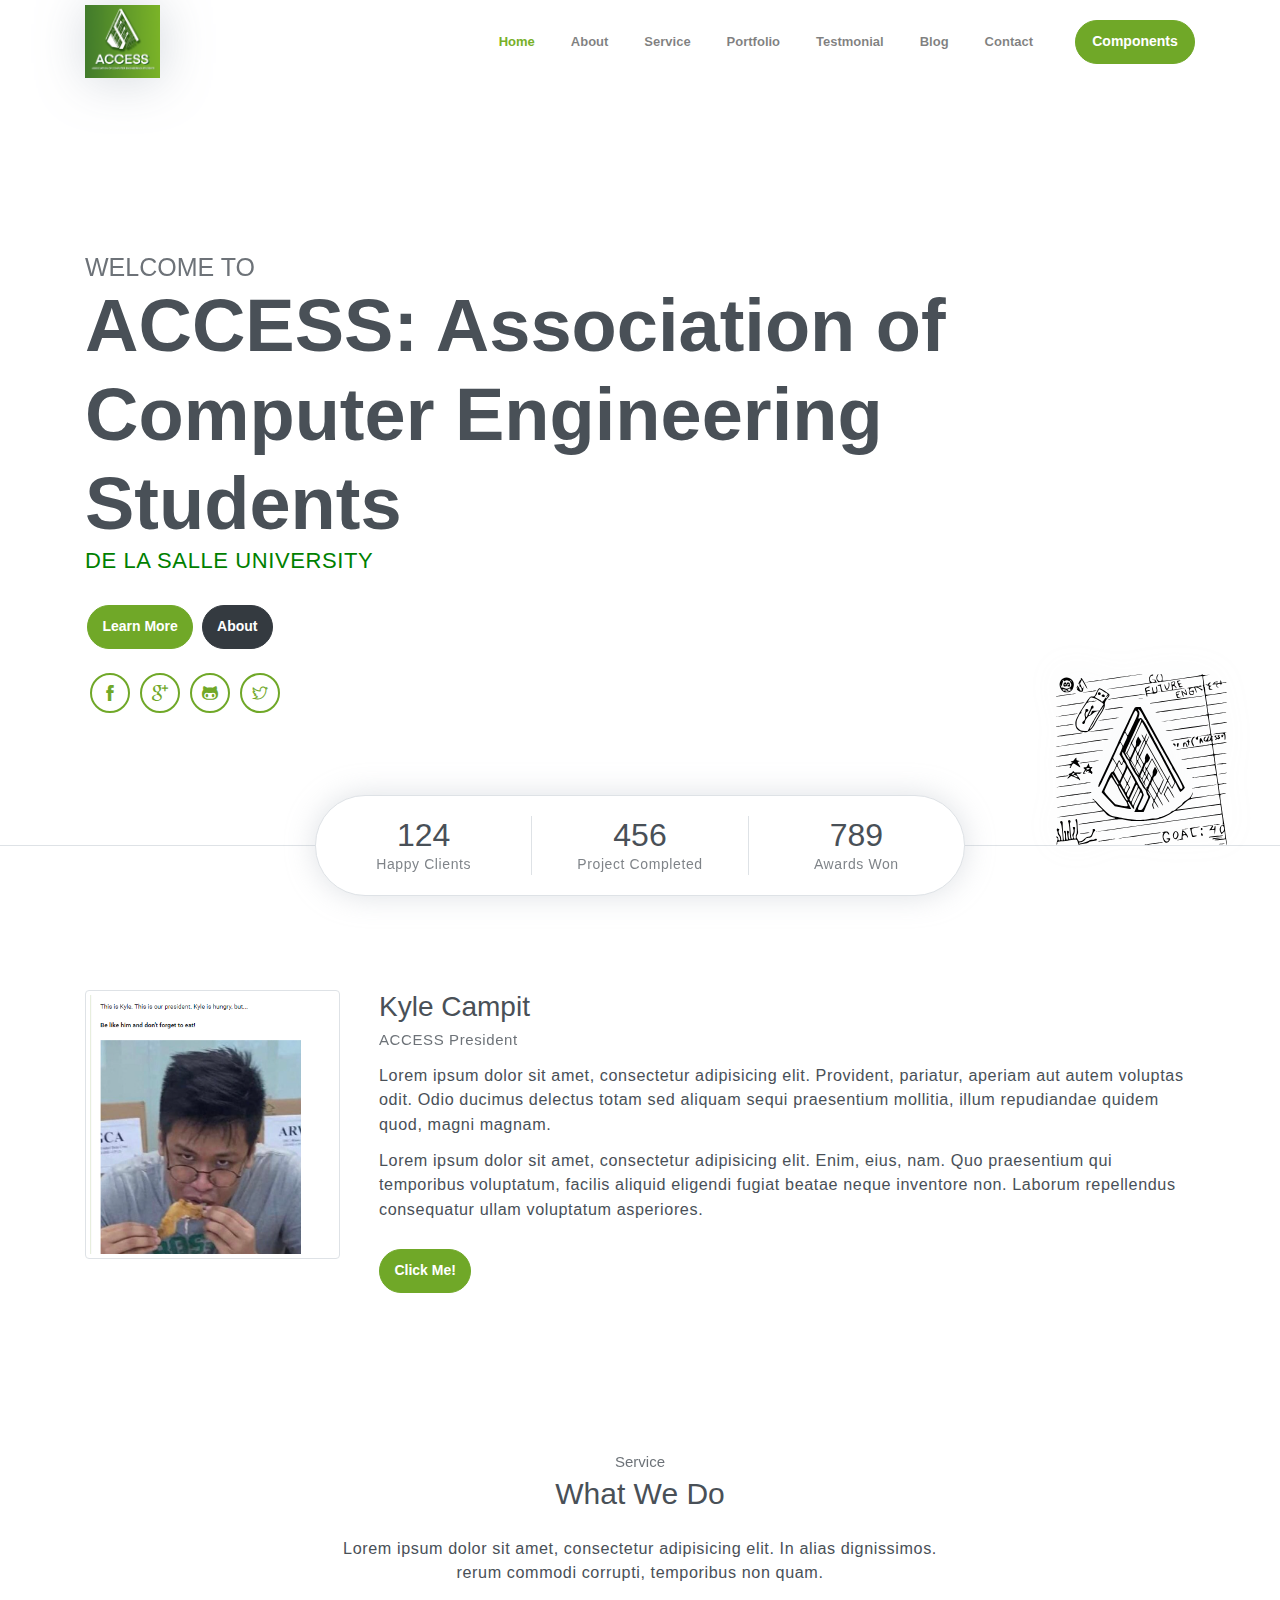
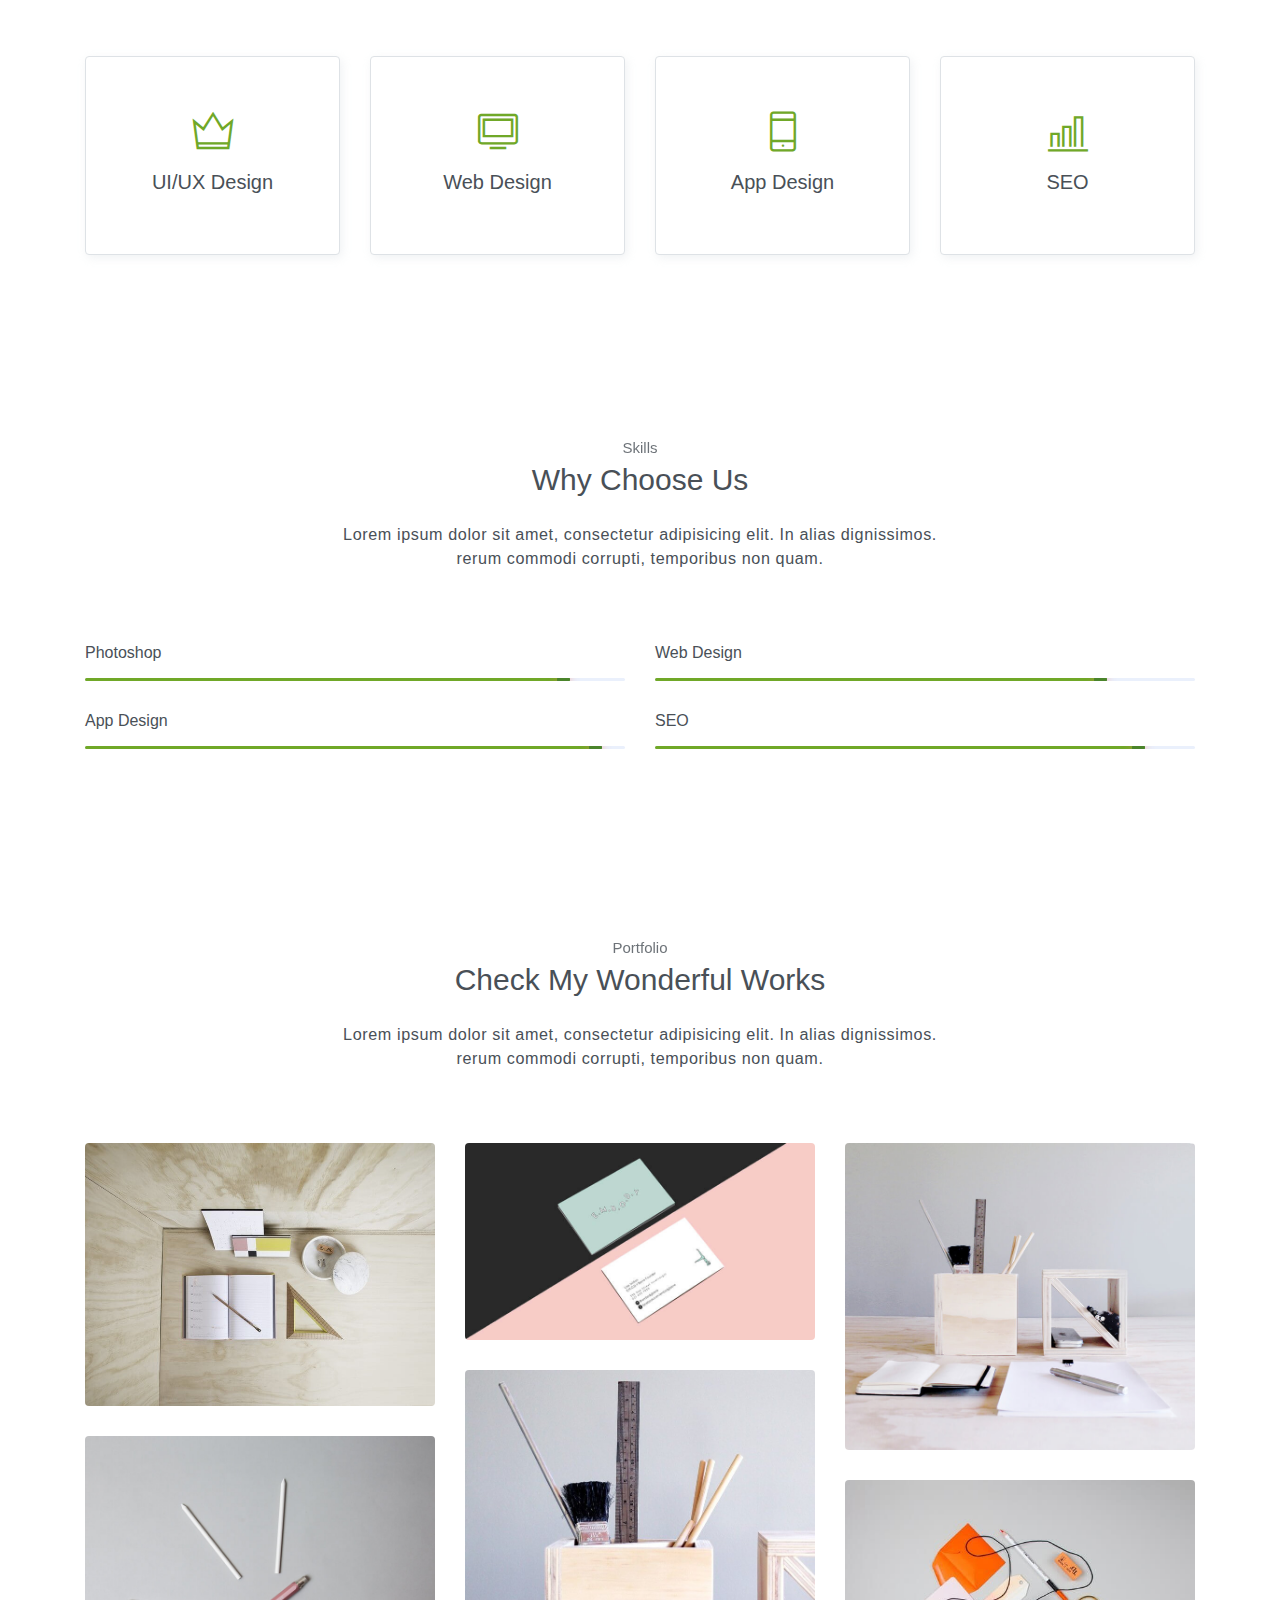
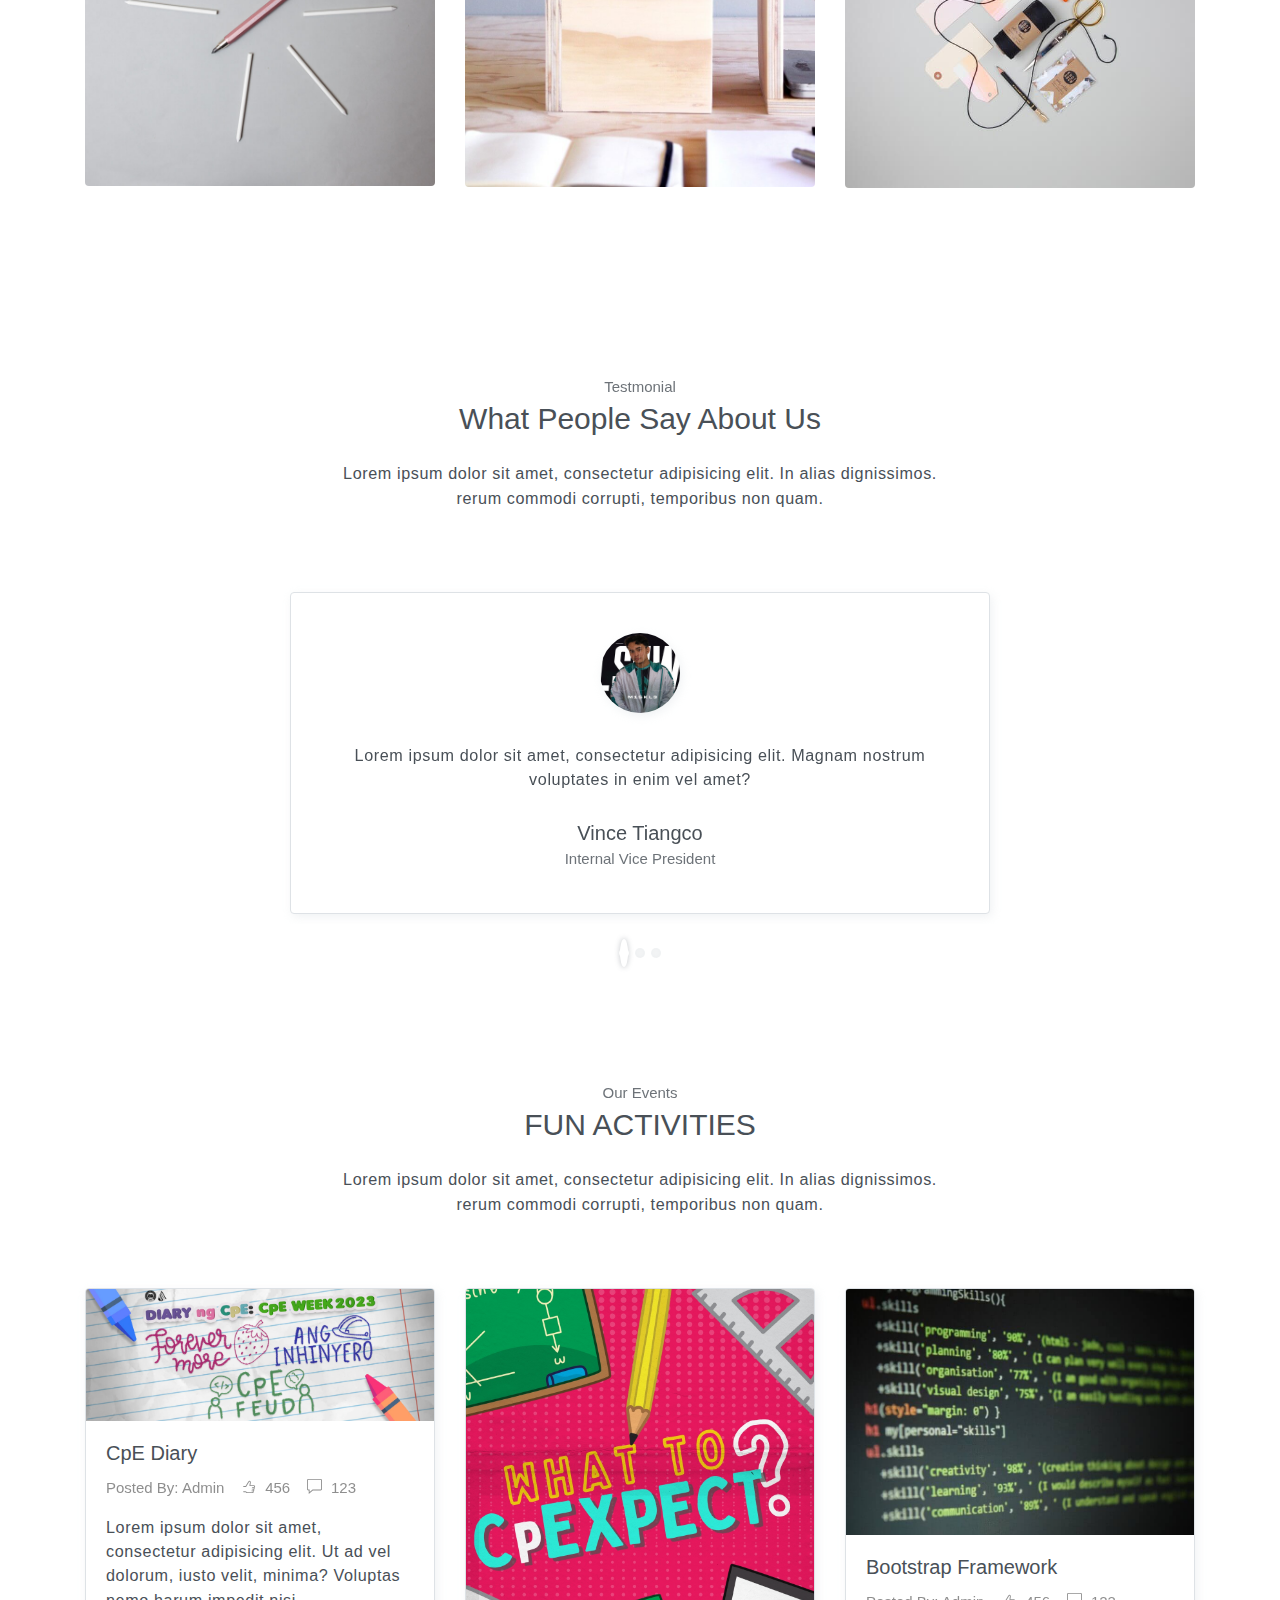
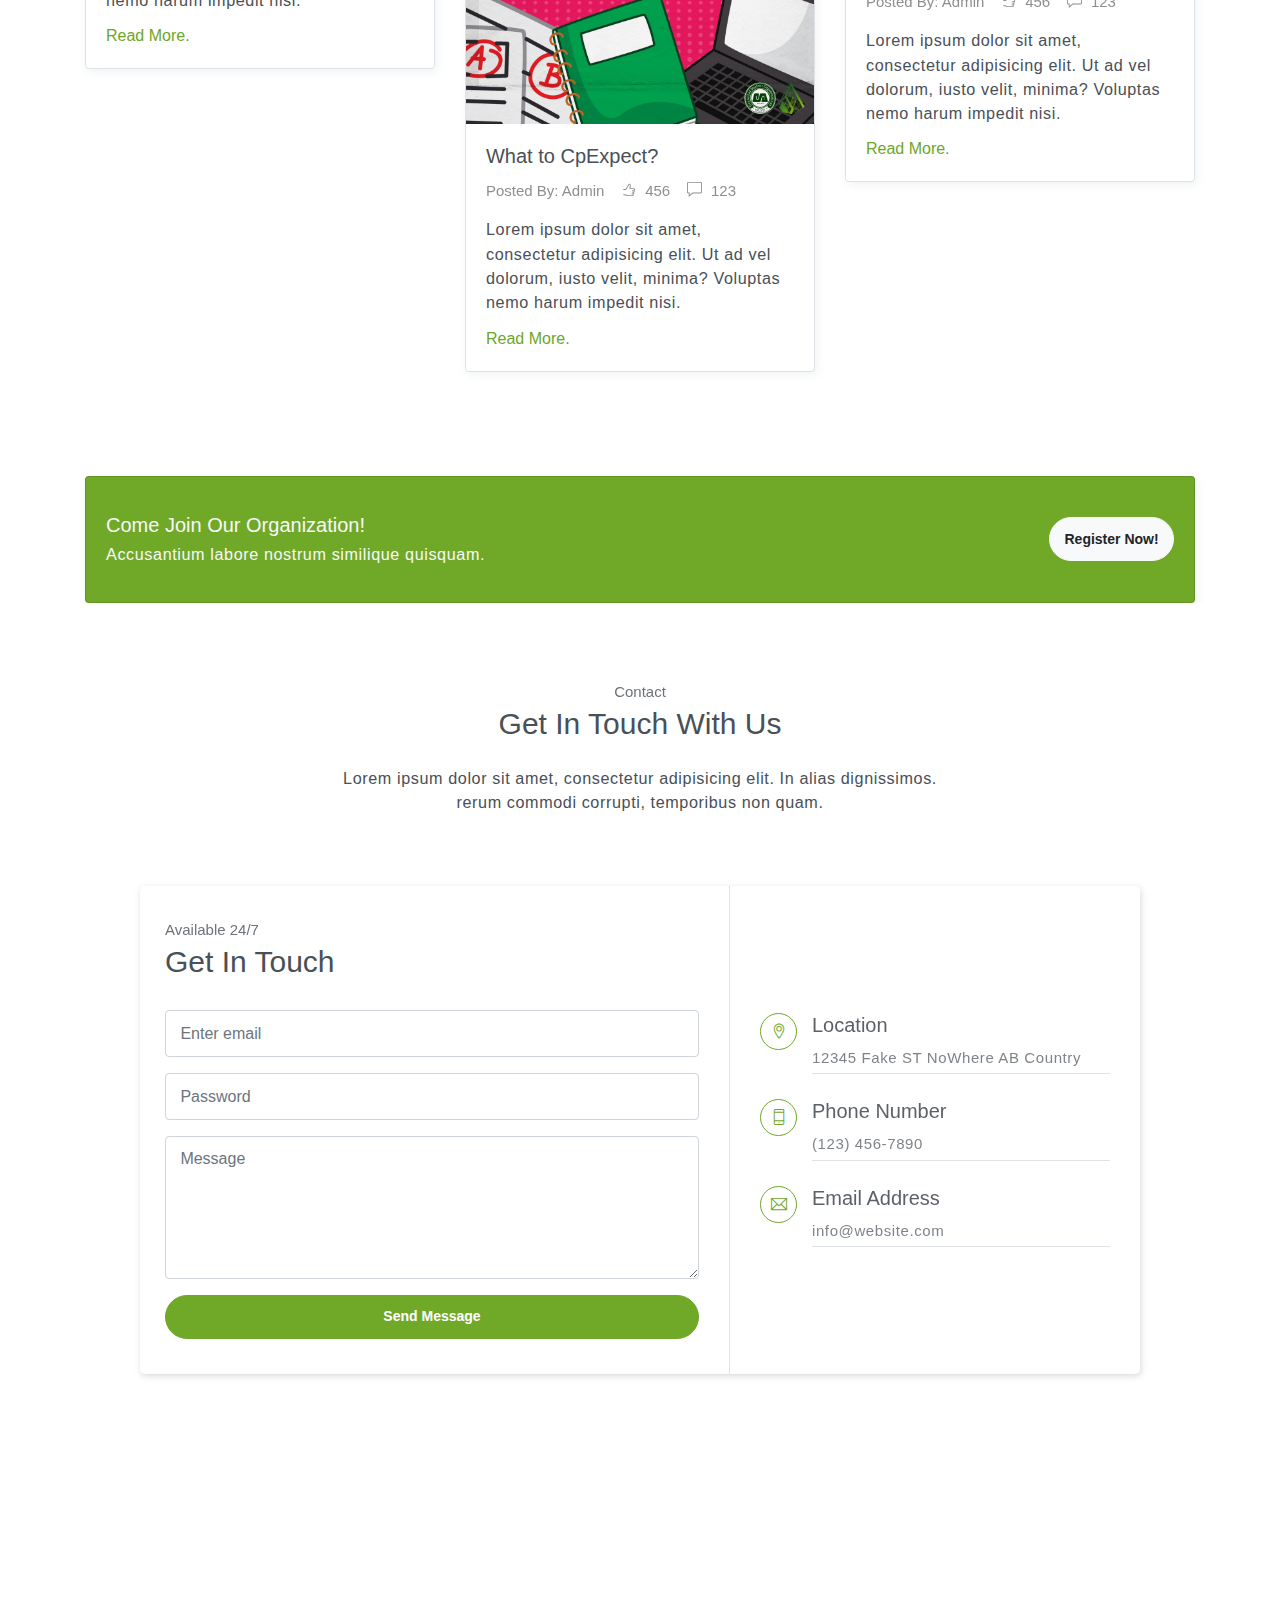
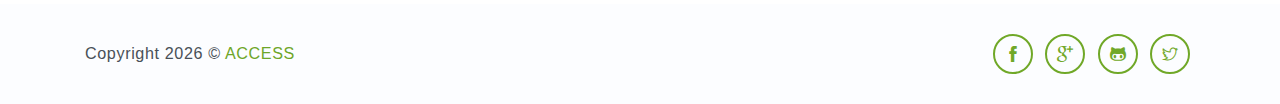
==== index.html @ c3a4ae2d "Developed a website-template" ====
<!DOCTYPE html>
<html lang="en">
<head>
	<meta charset="utf-8">
    <meta name="viewport" content="width=device-width, initial-scale=1, shrink-to-fit=no">
    <meta name="description" content="Start your development with Steller landing page.">
    <meta name="author" content="Devcrud">
    <title>ACCESS Website</title>
    <!-- font icons -->
    <link rel="stylesheet" href="./assets/vendors/themify-icons/css/themify-icons.css">
    <!-- Bootstrap + Steller main styles -->
	<link rel="stylesheet" href="./assets/css/steller.css">
</head>
<body data-spy="scroll" data-target=".navbar" data-offset="40" id="home">

    <!-- Page navigation -->
    <nav class="navbar navbar-expand-lg navbar-light fixed-top" data-spy="affix" data-offset-top="0">
        <div class="container">
            <a class="navbar-brand" href="#"><img src="./assets/imgs/logo.png" alt=""></a>
            <button class="navbar-toggler" type="button" data-toggle="collapse" data-target="#navbarSupportedContent" aria-controls="navbarSupportedContent" aria-expanded="false" aria-label="Toggle navigation">
                <span class="navbar-toggler-icon"></span>
            </button>

            <div class="collapse navbar-collapse" id="navbarSupportedContent">
                <ul class="navbar-nav ml-auto align-items-center">
                    <li class="nav-item">
                        <a class="nav-link" href="#home">Home</a>
                    </li>
                    <li class="nav-item">
                        <a class="nav-link" href="#about">About</a>
                    </li>
                    <li class="nav-item">
                        <a class="nav-link" href="#service">Service</a>
                    </li>                   
                    <li class="nav-item">
                        <a class="nav-link" href="#portfolio">Portfolio</a>
                    </li>
                    <li class="nav-item">
                        <a class="nav-link" href="#testmonial">Testmonial</a>
                    </li>
                    <li class="nav-item">
                        <a class="nav-link" href="#blog">Blog</a>
                    </li>
                    <li class="nav-item">
                        <a class="nav-link" href="#contact">Contact</a>
                    </li>
                    <li class="nav-item">
                        <a class="- btn btn-primary rounded ml-4" href="components.html">Components</a>
                    </li>
                </ul>
            </div>
        </div>          
    </nav>
    <!-- End of page navibation -->

    <!-- Page Header -->
    <header class="header" id="home">
        <div class="container">
            <div class="infos">
                <h6 class="subtitle">WELCOME TO</h6>
                <h6 class="title">ACCESS: Association of Computer Engineering Students</h6>
                <p style = "color: green;">DE LA SALLE UNIVERSITY</p>

                <div class="buttons pt-3">
                    <button class="btn btn-primary rounded">Learn More</button>
                    <button class="btn btn-dark rounded">About</button>
                </div>      

                <div class="socials mt-4">
                    <a class="social-item" href="javascript:void(0)"><i class="ti-facebook"></i></a>
                    <a class="social-item" href="javascript:void(0)"><i class="ti-google"></i></a>
                    <a class="social-item" href="javascript:void(0)"><i class="ti-github"></i></a>
                    <a class="social-item" href="javascript:void(0)"><i class="ti-twitter"></i></a>
                </div>
            </div>              
            <div class="img-holder">
                <img src="./assets/imgs/man.svg" alt="">
            </div>      
        </div>  

        <!-- Header-widget -->
        <div class="widget">
            <div class="widget-item">
                <h2>124</h2>
                <p>Happy Clients</p>
            </div>
            <div class="widget-item">
                <h2>456</h2>
                <p>Project Completed</p>
            </div>
            <div class="widget-item">
                <h2>789</h2>
                <p>Awards Won</p>
            </div>
        </div>
    </header>
    <!-- End of Page Header -->
    
    <!-- About section -->
    <section id="about" class="section mt-3">
        <div class="container mt-5">
            <div class="row text-center text-md-left">
                <div class="col-md-3">
                    <img src="./assets/imgs/avatar.png" alt="" class="img-thumbnail mb-4">
                </div>
                <div class="pl-md-4 col-md-9">
                    <h6 class="title">Kyle Campit</h6>
                    <p class="subtitle">ACCESS President</p>
                    <p>Lorem ipsum dolor sit amet, consectetur adipisicing elit. Provident, pariatur, aperiam aut autem voluptas odit. Odio ducimus delectus totam sed aliquam sequi praesentium mollitia, illum repudiandae quidem quod, magni magnam.</p>
                    <p>Lorem ipsum dolor sit amet, consectetur adipisicing elit. Enim, eius, nam. Quo praesentium qui temporibus voluptatum, facilis aliquid eligendi fugiat beatae neque inventore non. Laborum repellendus consequatur ullam voluptatum asperiores.</p>
                    <button class="btn btn-primary rounded mt-3">Click Me!</button>                   
                </div>
            </div>
        </div>
    </section>

    <!-- Service section -->
    <section id="service" class="section">
        <div class="container text-center">
            <h6 class="subtitle">Service</h6>
            <h6 class="section-title mb-4">What We Do</h6>
            <p class="mb-5 pb-4">Lorem ipsum dolor sit amet, consectetur adipisicing elit. In alias dignissimos. <br> rerum commodi corrupti, temporibus non quam.</p>

            <div class="row">
                <div class="col-sm-6 col-md-3 mb-4">
                    <div class="custom-card card border">
                        <div class="card-body">
                            <i class="icon ti-crown"></i>
                            <h5>UI/UX Design</h5>
                        </div>
                    </div>
                </div>
                <div class="col-sm-6 col-md-3 mb-4">
                    <div class="custom-card card border">
                        <div class="card-body">
                            <i class="icon ti-desktop"></i>
                            <h5>Web Design</h5>
                        </div>
                    </div>
                </div>
                <div class="col-sm-6 col-md-3 mb-4">
                    <div class="custom-card card border">
                        <div class="card-body">
                            <i class="icon ti-mobile"></i>
                            <h5>App Design</h5>
                        </div>
                    </div>
                </div>
                <div class="col-sm-6 col-md-3 mb-4">
                    <div class="custom-card card border">
                        <div class="card-body">
                            <i class="icon ti-bar-chart"></i>
                            <h5>SEO</h5>
                        </div>
                    </div>
                </div>
            </div>
        </div>
    </section>
    <!-- End of Sectoin -->

    <!-- Skills section -->
    <section class="section">
        <div class="container text-center">
            <h6 class="subtitle">Skills</h6>
            <h6 class="section-title mb-4">Why Choose Us</h6>
            <p class="mb-5 pb-4">Lorem ipsum dolor sit amet, consectetur adipisicing elit. In alias dignissimos. <br> rerum commodi corrupti, temporibus non quam.</p>

            <div class="row text-left">
                <div class="col-sm-6">
                    <h6 class="mb-3">Photoshop</h6>
                    <div class="progress">
                        <div class="progress-bar bg-primary" role="progressbar" style="width: 89%;" aria-valuenow="25" aria-valuemin="0" aria-valuemax="100"><span>89%</span></div>
                    </div>
                </div>
                <div class="col-sm-6">
                    <h6 class="mb-3">Web Design</h6>
                    <div class="progress">
                        <div class="progress-bar bg-primary" role="progressbar" style="width: 83%;" aria-valuenow="25" aria-valuemin="0" aria-valuemax="100"><span>83%</span></div>
                    </div>
                </div>
                <div class="col-sm-6">
                    <h6 class="mb-3">App Design</h6>
                    <div class="progress">
                        <div class="progress-bar bg-primary" role="progressbar" style="width: 95%;" aria-valuenow="25" aria-valuemin="0" aria-valuemax="100"><span>95%</span></div>
                    </div>
                </div>
                <div class="col-sm-6">
                    <h6 class="mb-3">SEO</h6>
                    <div class="progress">
                        <div class="progress-bar bg-primary" role="progressbar" style="width: 90%;" aria-valuenow="25" aria-valuemin="0" aria-valuemax="100"><span>90%</span></div>
                    </div>
                </div>
            </div>  
        </div>
    </section>
    <!-- End of Skills sections -->

    <!-- Portfolio section -->
    <section id="portfolio" class="section">
        <div class="container text-center">
            <h6 class="subtitle">Portfolio</h6>
            <h6 class="section-title mb-4">Check My Wonderful Works</h6>
            <p class="mb-5 pb-4">Lorem ipsum dolor sit amet, consectetur adipisicing elit. In alias dignissimos. <br> rerum commodi corrupti, temporibus non quam.</p>

            <div class="row">
                <div class="col-sm-4">
                    <div class="img-wrapper">
                        <img src="./assets/imgs/folio-1.jpg" alt="">
                        <div class="overlay">
                            <div class="overlay-infos">
                                <h5>Project Title</h5>
                                <a href="javascript:void(0)"><i class="ti-zoom-in"></i></a>
                                <a href="javascript:void(0)"><i class="ti-link"></i></a>
                            </div>  
                        </div>
                    </div>
                    <div class="img-wrapper">
                        <img src="./assets/imgs/folio-2.jpg" alt="">
                        <div class="overlay">`
                            <div class="overlay-infos">
                                <h5>Project Title</h5>
                                <a href="javascript:void(0)"><i class="ti-zoom-in"></i></a>
                                <a href="javascript:void(0)"><i class="ti-link"></i></a>
                            </div>                              
                        </div>
                    </div>                  
                </div>
                <div class="col-sm-4">
                    <div class="img-wrapper">
                        <img src="./assets/imgs/folio-3.jpg" alt="">
                        <div class="overlay">
                            <div class="overlay-infos">
                                <h5>Project Title</h5>
                                <a href="javascript:void(0)"><i class="ti-zoom-in"></i></a>
                                <a href="javascript:void(0)"><i class="ti-link"></i></a>
                            </div>  
                        </div>
                    </div>
                    <div class="img-wrapper">
                        <img src="./assets/imgs/folio-4.jpg" alt="">
                        <div class="overlay">
                            <div class="overlay-infos">
                                <h5>Project Title</h5>
                                <a href="javascript:void(0)"><i class="ti-zoom-in"></i></a>
                                <a href="javascript:void(0)"><i class="ti-link"></i></a>
                            </div>                              
                        </div>
                    </div>                  
                </div>
                <div class="col-sm-4">
                    <div class="img-wrapper">
                        <img src="./assets/imgs/folio-5.jpg" alt="">
                        <div class="overlay">
                            <div class="overlay-infos">
                                <h5>Project Title</h5>
                                <a href="javascript:void(0)"><i class="ti-zoom-in"></i></a>
                                <a href="javascript:void(0)"><i class="ti-link"></i></a>
                            </div>  
                        </div>
                    </div>
                    <div class="img-wrapper">
                        <img src="./assets/imgs/folio-6.jpg" alt="">
                        <div class="overlay">
                            <div class="overlay-infos">
                                <h5>Project Title</h5>
                                <a href="javascript:void(0)"><i class="ti-zoom-in"></i></a>
                                <a href="javascript:void(0)"><i class="ti-link"></i></a>
                            </div>                              
                        </div>
                    </div>                  
                </div>
            </div>

        </div>
    </section>
    <!-- End of portfolio section -->

    <!-- Testmonial Section -->
    <section id="testmonial" class="section">
        <div class="container text-center">
            <h6 class="subtitle">Testmonial</h6>
            <h6 class="section-title mb-4">What People Say About Us</h6>
            <p class="mb-5 pb-4">Lorem ipsum dolor sit amet, consectetur adipisicing elit. In alias dignissimos. <br> rerum commodi corrupti, temporibus non quam.</p>


            <div id="carouselExampleIndicators" class="carousel slide" data-ride="carousel">
                <ol class="carousel-indicators">
                    <li data-target="#carouselExampleIndicators" data-slide-to="0" class="active"></li>
                    <li data-target="#carouselExampleIndicators" data-slide-to="1"></li>
                    <li data-target="#carouselExampleIndicators" data-slide-to="2"></li>
                </ol>
                <div class="carousel-inner">
                    <div class="carousel-item active">
                        <div class="card testmonial-card border">
                            <div class="card-body">
                                <img src="./assets/imgs/avatar-1.png" alt="">
                                <p>Lorem ipsum dolor sit amet, consectetur adipisicing elit. Magnam nostrum voluptates in enim vel amet?</p>
                                <h1 class="title">Vince Tiangco</h1>
                                <h1 class="subtitle">Internal Vice President</h1>
                            </div>
                        </div>
                    </div>
                    <div class="carousel-item">
                        <div class="card testmonial-card border">
                            <div class="card-body">
                                <img src="./assets/imgs/avatar-2.png" alt="">
                                <p>Lorem ipsum dolor sit amet, consectetur adipisicing elit. Magnam nostrum voluptates in enim vel amet?</p>
                                <h1 class="title">Matthew Geornimo</h1>
                                <h1 class="subtitle">External Vice President</h1>
                            </div>
                        </div>
                    </div>
                    <div class="carousel-item">
                        <div class="card testmonial-card border">
                            <div class="card-body">
                                <img src="./assets/imgs/avatar-3.png" alt="">
                                <p>Lorem ipsum dolor sit amet, consectetur adipisicing elit. Magnam nostrum voluptates in enim vel amet?</p>
                                <h1 class="title">John Louis Bungay</h1>
                                <h1 class="subtitle">Head of Academics</h1>
                            </div>
                        </div>
                    </div>
                </div>
            </div>
        </div>
    </section>
    <!-- End of testmonial section -->

    <!-- Blog Section -->
    <section id="blog" class="section">
        <div class="container text-center">
            <h6 class="subtitle">Our Events</h6>
            <h6 class="section-title mb-4">FUN ACTIVITIES</h6>
            <p class="mb-5 pb-4">Lorem ipsum dolor sit amet, consectetur adipisicing elit. In alias dignissimos. <br> rerum commodi corrupti, temporibus non quam.</p>

            <div class="row text-left">
                <div class="col-md-4">
                    <div class="card border mb-4">
                        <img src="./assets/imgs/blog-1.jpg" alt="" class="card-img-top w-100">
                        <div class="card-body">
                            <h5 class="card-title">CpE Diary</h5>
                            <div class="post-details">
                                <a href="javascript:void(0)">Posted By: Admin</a>
                                <a href="javascript:void(0)"><i class="ti-thumb-up"></i> 456</a>
                                <a href="javascript:void(0)"><i class="ti-comment"></i> 123</a>
                            </div>
                            <p>Lorem ipsum dolor sit amet, consectetur adipisicing elit. Ut ad vel dolorum, iusto velit, minima? Voluptas nemo harum impedit nisi.</p>
                            <a href="javascript:void(0)">Read More.</a>
                        </div>
                    </div>
                </div>
                <div class="col-md-4">
                    <div class="card border mb-4">
                        <img src="./assets/imgs/blog-2.jpg" alt="" class="card-img-top w-100">
                        <div class="card-body">
                            <h5 class="card-title">What to CpExpect?</h5>
                            <div class="post-details">
                                <a href="javascript:void(0)">Posted By: Admin</a>
                                <a href="javascript:void(0)"><i class="ti-thumb-up"></i> 456</a>
                                <a href="javascript:void(0)"><i class="ti-comment"></i> 123</a>
                            </div>
                            <p>Lorem ipsum dolor sit amet, consectetur adipisicing elit. Ut ad vel dolorum, iusto velit, minima? Voluptas nemo harum impedit nisi.</p>
                            <a href="javascript:void(0)">Read More.</a>
                        </div>
                    </div>
                </div>
                <div class="col-md-4">
                    <div class="card border mb-4">
                        <img src="./assets/imgs/blog-3.jpg" alt="" class="card-img-top w-100">
                        <div class="card-body">
                            <h5 class="card-title">Bootstrap Framework</h5>
                            <div class="post-details">
                                <a href="javascript:void(0)">Posted By: Admin</a>
                                <a href="javascript:void(0)"><i class="ti-thumb-up"></i> 456</a>
                                <a href="javascript:void(0)"><i class="ti-comment"></i> 123</a>
                            </div>
                            <p>Lorem ipsum dolor sit amet, consectetur adipisicing elit. Ut ad vel dolorum, iusto velit, minima? Voluptas nemo harum impedit nisi.</p>
                            <a href="javascript:void(0)">Read More.</a>
                        </div>
                    </div>
                </div>
            </div>
        </div>
    </section>

    <!-- Hire me section -->
    <section class="bg-gray p-0 section">
        <div class="container">
            <div class="card bg-primary">
                <div class="card-body text-light">
                    <div class="row align-items-center">
                        <div class="col-sm-9 text-center text-sm-left">
                            <h5 class="mt-3">Come Join Our Organization!</h5>
                            <p class="mb-3">Accusantium labore nostrum similique quisquam.</p>
                        </div>
                        <div class="col-sm-3 text-center text-sm-right">
                            <button class="btn btn-light rounded">Register Now!</button>
                        </div>
                    </div>
                </div> 
            </div>
        </div>
    </section>      
    <!-- End od Hire me section. -->

    <!-- Contact Section -->
    <section id="contact" class="position-relative section">
        <div class="container text-center">
            <h6 class="subtitle">Contact</h6>
            <h6 class="section-title mb-4">Get In Touch With Us</h6>
            <p class="mb-5 pb-4">Lorem ipsum dolor sit amet, consectetur adipisicing elit. In alias dignissimos. <br> rerum commodi corrupti, temporibus non quam.</p>

            <div class="contact text-left">
                <div class="form">
                    <h6 class="subtitle">Available 24/7</h6>
                    <h6 class="section-title mb-4">Get In Touch</h6>
                    <form>
                        <div class="form-group">
                            <input type="email" class="form-control" id="exampleInputEmail1" aria-describedby="emailHelp" placeholder="Enter email" required>
                        </div>
                        <div class="form-group">
                            <input type="password" class="form-control" id="exampleInputPassword1" placeholder="Password" required>
                        </div>
                        <div class="form-group">
                            <textarea name="contact-message" id="" cols="30" rows="5" class="form-control" placeholder="Message"></textarea>
                        </div>
                        <button type="submit" class="btn btn-primary btn-block rounded w-lg">Send Message</button>
                    </form>
                </div>
                <div class="contact-infos">
                    <div class="item">
                        <i class="ti-location-pin"></i>
                        <div class="">
                            <h5>Location</h5>
                            <p> 12345 Fake ST NoWhere AB Country</p>
                        </div>                          
                    </div>
                    <div class="item">
                        <i class="ti-mobile"></i>
                        <div>
                            <h5>Phone Number</h5>
                            <p>(123) 456-7890</p>
                        </div>                          
                    </div>
                    <div class="item">
                        <i class="ti-email"></i>
                        <div class="mb-0">
                            <h5>Email Address</h5>
                            <p>info@website.com</p>
                        </div>
                    </div>
                </div>                  
            </div>
        </div>  
        <div id="map">
            <iframe src="https://snazzymaps.com/embed/61257"></iframe>
        </div>      
    </section>
    <!-- End of Contact Section -->

    <!-- Page Footer -->
    <footer class="page-footer">
        <div class="container">
            <div class="row align-items-center">
                <div class="col-sm-6">
                    <p>Copyright <script>document.write(new Date().getFullYear())</script> &copy; <a href="https://www.facebook.com/AccessDLSU" target="_blank">ACCESS</a></p>
                </div>
                <div class="col-sm-6">
                    <div class="socials">
                        <a class="social-item" href="javascript:void(0)"><i class="ti-facebook"></i></a>
                        <a class="social-item" href="javascript:void(0)"><i class="ti-google"></i></a>
                        <a class="social-item" href="javascript:void(0)"><i class="ti-github"></i></a>
                        <a class="social-item" href="javascript:void(0)"><i class="ti-twitter"></i></a>
                    </div>
                </div>
            </div>
        </div>
    </footer> 
    <!-- End of page footer -->
	
	<!-- core  -->
    <script src="./assets/vendors/jquery/jquery-3.4.1.js"></script>
    <script src="./assets/vendors/bootstrap/bootstrap.bundle.js"></script>
    <!-- bootstrap 3 affix -->
	<script src="./assets/vendors/bootstrap/bootstrap.affix.js"></script>

    <!-- steller js -->
    <script src="./assets/js/steller.js"></script>

</body>
</html>
---- assets/vendors/themify-icons/css/themify-icons.css ----
@font-face {
	font-family: 'themify';
	src:url("../fonts/themify.eot?-fvbane");
	src:url("../fonts/themify.eot?#iefix-fvbane") format("embedded-opentype"),
		url("../fonts/themify.woff?-fvbane") format("woff"),
		url("../fonts/themify.ttf?-fvbane") format("truetype"),
		url("../fonts/themify.svg?-fvbane#themify") format("svg");
	font-weight: normal;
	font-style: normal;
}

[class^="ti-"], [class*=" ti-"] {
	font-family: 'themify';
	speak: none;
	font-style: normal;
	font-weight: normal;
	font-variant: normal;
	text-transform: none;
	line-height: 1;

	/* Better Font Rendering =========== */
	-webkit-font-smoothing: antialiased;
	-moz-osx-font-smoothing: grayscale;
}

.ti-wand:before {
	content: "\e600";
}
.ti-volume:before {
	content: "\e601";
}
.ti-user:before {
	content: "\e602";
}
.ti-unlock:before {
	content: "\e603";
}
.ti-unlink:before {
	content: "\e604";
}
.ti-trash:before {
	content: "\e605";
}
.ti-thought:before {
	content: "\e606";
}
.ti-target:before {
	content: "\e607";
}
.ti-tag:before {
	content: "\e608";
}
.ti-tablet:before {
	content: "\e609";
}
.ti-star:before {
	content: "\e60a";
}
.ti-spray:before {
	content: "\e60b";
}
.ti-signal:before {
	content: "\e60c";
}
.ti-shopping-cart:before {
	content: "\e60d";
}
.ti-shopping-cart-full:before {
	content: "\e60e";
}
.ti-settings:before {
	content: "\e60f";
}
.ti-search:before {
	content: "\e610";
}
.ti-zoom-in:before {
	content: "\e611";
}
.ti-zoom-out:before {
	content: "\e612";
}
.ti-cut:before {
	content: "\e613";
}
.ti-ruler:before {
	content: "\e614";
}
.ti-ruler-pencil:before {
	content: "\e615";
}
.ti-ruler-alt:before {
	content: "\e616";
}
.ti-bookmark:before {
	content: "\e617";
}
.ti-bookmark-alt:before {
	content: "\e618";
}
.ti-reload:before {
	content: "\e619";
}
.ti-plus:before {
	content: "\e61a";
}
.ti-pin:before {
	content: "\e61b";
}
.ti-pencil:before {
	content: "\e61c";
}
.ti-pencil-alt:before {
	content: "\e61d";
}
.ti-paint-roller:before {
	content: "\e61e";
}
.ti-paint-bucket:before {
	content: "\e61f";
}
.ti-na:before {
	content: "\e620";
}
.ti-mobile:before {
	content: "\e621";
}
.ti-minus:before {
	content: "\e622";
}
.ti-medall:before {
	content: "\e623";
}
.ti-medall-alt:before {
	content: "\e624";
}
.ti-marker:before {
	content: "\e625";
}
.ti-marker-alt:before {
	content: "\e626";
}
.ti-arrow-up:before {
	content: "\e627";
}
.ti-arrow-right:before {
	content: "\e628";
}
.ti-arrow-left:before {
	content: "\e629";
}
.ti-arrow-down:before {
	content: "\e62a";
}
.ti-lock:before {
	content: "\e62b";
}
.ti-location-arrow:before {
	content: "\e62c";
}
.ti-link:before {
	content: "\e62d";
}
.ti-layout:before {
	content: "\e62e";
}
.ti-layers:before {
	content: "\e62f";
}
.ti-layers-alt:before {
	content: "\e630";
}
.ti-key:before {
	content: "\e631";
}
.ti-import:before {
	content: "\e632";
}
.ti-image:before {
	content: "\e633";
}
.ti-heart:before {
	content: "\e634";
}
.ti-heart-broken:before {
	content: "\e635";
}
.ti-hand-stop:before {
	content: "\e636";
}
.ti-hand-open:before {
	content: "\e637";
}
.ti-hand-drag:before {
	content: "\e638";
}
.ti-folder:before {
	content: "\e639";
}
.ti-flag:before {
	content: "\e63a";
}
.ti-flag-alt:before {
	content: "\e63b";
}
.ti-flag-alt-2:before {
	content: "\e63c";
}
.ti-eye:before {
	content: "\e63d";
}
.ti-export:before {
	content: "\e63e";
}
.ti-exchange-vertical:before {
	content: "\e63f";
}
.ti-desktop:before {
	content: "\e640";
}
.ti-cup:before {
	content: "\e641";
}
.ti-crown:before {
	content: "\e642";
}
.ti-comments:before {
	content: "\e643";
}
.ti-comment:before {
	content: "\e644";
}
.ti-comment-alt:before {
	content: "\e645";
}
.ti-close:before {
	content: "\e646";
}
.ti-clip:before {
	content: "\e647";
}
.ti-angle-up:before {
	content: "\e648";
}
.ti-angle-right:before {
	content: "\e649";
}
.ti-angle-left:before {
	content: "\e64a";
}
.ti-angle-down:before {
	content: "\e64b";
}
.ti-check:before {
	content: "\e64c";
}
.ti-check-box:before {
	content: "\e64d";
}
.ti-camera:before {
	content: "\e64e";
}
.ti-announcement:before {
	content: "\e64f";
}
.ti-brush:before {
	content: "\e650";
}
.ti-briefcase:before {
	content: "\e651";
}
.ti-bolt:before {
	content: "\e652";
}
.ti-bolt-alt:before {
	content: "\e653";
}
.ti-blackboard:before {
	content: "\e654";
}
.ti-bag:before {
	content: "\e655";
}
.ti-move:before {
	content: "\e656";
}
.ti-arrows-vertical:before {
	content: "\e657";
}
.ti-arrows-horizontal:before {
	content: "\e658";
}
.ti-fullscreen:before {
	content: "\e659";
}
.ti-arrow-top-right:before {
	content: "\e65a";
}
.ti-arrow-top-left:before {
	content: "\e65b";
}
.ti-arrow-circle-up:before {
	content: "\e65c";
}
.ti-arrow-circle-right:before {
	content: "\e65d";
}
.ti-arrow-circle-left:before {
	content: "\e65e";
}
.ti-arrow-circle-down:before {
	content: "\e65f";
}
.ti-angle-double-up:before {
	content: "\e660";
}
.ti-angle-double-right:before {
	content: "\e661";
}
.ti-angle-double-left:before {
	content: "\e662";
}
.ti-angle-double-down:before {
	content: "\e663";
}
.ti-zip:before {
	content: "\e664";
}
.ti-world:before {
	content: "\e665";
}
.ti-wheelchair:before {
	content: "\e666";
}
.ti-view-list:before {
	content: "\e667";
}
.ti-view-list-alt:before {
	content: "\e668";
}
.ti-view-grid:before {
	content: "\e669";
}
.ti-uppercase:before {
	content: "\e66a";
}
.ti-upload:before {
	content: "\e66b";
}
.ti-underline:before {
	content: "\e66c";
}
.ti-truck:before {
	content: "\e66d";
}
.ti-timer:before {
	content: "\e66e";
}
.ti-ticket:before {
	content: "\e66f";
}
.ti-thumb-up:before {
	content: "\e670";
}
.ti-thumb-down:before {
	content: "\e671";
}
.ti-text:before {
	content: "\e672";
}
.ti-stats-up:before {
	content: "\e673";
}
.ti-stats-down:before {
	content: "\e674";
}
.ti-split-v:before {
	content: "\e675";
}
.ti-split-h:before {
	content: "\e676";
}
.ti-smallcap:before {
	content: "\e677";
}
.ti-shine:before {
	content: "\e678";
}
.ti-shift-right:before {
	content: "\e679";
}
.ti-shift-left:before {
	content: "\e67a";
}
.ti-shield:before {
	content: "\e67b";
}
.ti-notepad:before {
	content: "\e67c";
}
.ti-server:before {
	content: "\e67d";
}
.ti-quote-right:before {
	content: "\e67e";
}
.ti-quote-left:before {
	content: "\e67f";
}
.ti-pulse:before {
	content: "\e680";
}
.ti-printer:before {
	content: "\e681";
}
.ti-power-off:before {
	content: "\e682";
}
.ti-plug:before {
	content: "\e683";
}
.ti-pie-chart:before {
	content: "\e684";
}
.ti-paragraph:before {
	content: "\e685";
}
.ti-panel:before {
	content: "\e686";
}
.ti-package:before {
	content: "\e687";
}
.ti-music:before {
	content: "\e688";
}
.ti-music-alt:before {
	content: "\e689";
}
.ti-mouse:before {
	content: "\e68a";
}
.ti-mouse-alt:before {
	content: "\e68b";
}
.ti-money:before {
	content: "\e68c";
}
.ti-microphone:before {
	content: "\e68d";
}
.ti-menu:before {
	content: "\e68e";
}
.ti-menu-alt:before {
	content: "\e68f";
}
.ti-map:before {
	content: "\e690";
}
.ti-map-alt:before {
	content: "\e691";
}
.ti-loop:before {
	content: "\e692";
}
.ti-location-pin:before {
	content: "\e693";
}
.ti-list:before {
	content: "\e694";
}
.ti-light-bulb:before {
	content: "\e695";
}
.ti-Italic:before {
	content: "\e696";
}
.ti-info:before {
	content: "\e697";
}
.ti-infinite:before {
	content: "\e698";
}
.ti-id-badge:before {
	content: "\e699";
}
.ti-hummer:before {
	content: "\e69a";
}
.ti-home:before {
	content: "\e69b";
}
.ti-help:before {
	content: "\e69c";
}
.ti-headphone:before {
	content: "\e69d";
}
.ti-harddrives:before {
	content: "\e69e";
}
.ti-harddrive:before {
	content: "\e69f";
}
.ti-gift:before {
	content: "\e6a0";
}
.ti-game:before {
	content: "\e6a1";
}
.ti-filter:before {
	content: "\e6a2";
}
.ti-files:before {
	content: "\e6a3";
}
.ti-file:before {
	content: "\e6a4";
}
.ti-eraser:before {
	content: "\e6a5";
}
.ti-envelope:before {
	content: "\e6a6";
}
.ti-download:before {
	content: "\e6a7";
}
.ti-direction:before {
	content: "\e6a8";
}
.ti-direction-alt:before {
	content: "\e6a9";
}
.ti-dashboard:before {
	content: "\e6aa";
}
.ti-control-stop:before {
	content: "\e6ab";
}
.ti-control-shuffle:before {
	content: "\e6ac";
}
.ti-control-play:before {
	content: "\e6ad";
}
.ti-control-pause:before {
	content: "\e6ae";
}
.ti-control-forward:before {
	content: "\e6af";
}
.ti-control-backward:before {
	content: "\e6b0";
}
.ti-cloud:before {
	content: "\e6b1";
}
.ti-cloud-up:before {
	content: "\e6b2";
}
.ti-cloud-down:before {
	content: "\e6b3";
}
.ti-clipboard:before {
	content: "\e6b4";
}
.ti-car:before {
	content: "\e6b5";
}
.ti-calendar:before {
	content: "\e6b6";
}
.ti-book:before {
	content: "\e6b7";
}
.ti-bell:before {
	content: "\e6b8";
}
.ti-basketball:before {
	content: "\e6b9";
}
.ti-bar-chart:before {
	content: "\e6ba";
}
.ti-bar-chart-alt:before {
	content: "\e6bb";
}
.ti-back-right:before {
	content: "\e6bc";
}
.ti-back-left:before {
	content: "\e6bd";
}
.ti-arrows-corner:before {
	content: "\e6be";
}
.ti-archive:before {
	content: "\e6bf";
}
.ti-anchor:before {
	content: "\e6c0";
}
.ti-align-right:before {
	content: "\e6c1";
}
.ti-align-left:before {
	content: "\e6c2";
}
.ti-align-justify:before {
	content: "\e6c3";
}
.ti-align-center:before {
	content: "\e6c4";
}
.ti-alert:before {
	content: "\e6c5";
}
.ti-alarm-clock:before {
	content: "\e6c6";
}
.ti-agenda:before {
	content: "\e6c7";
}
.ti-write:before {
	content: "\e6c8";
}
.ti-window:before {
	content: "\e6c9";
}
.ti-widgetized:before {
	content: "\e6ca";
}
.ti-widget:before {
	content: "\e6cb";
}
.ti-widget-alt:before {
	content: "\e6cc";
}
.ti-wallet:before {
	content: "\e6cd";
}
.ti-video-clapper:before {
	content: "\e6ce";
}
.ti-video-camera:before {
	content: "\e6cf";
}
.ti-vector:before {
	content: "\e6d0";
}
.ti-themify-logo:before {
	content: "\e6d1";
}
.ti-themify-favicon:before {
	content: "\e6d2";
}
.ti-themify-favicon-alt:before {
	content: "\e6d3";
}
.ti-support:before {
	content: "\e6d4";
}
.ti-stamp:before {
	content: "\e6d5";
}
.ti-split-v-alt:before {
	content: "\e6d6";
}
.ti-slice:before {
	content: "\e6d7";
}
.ti-shortcode:before {
	content: "\e6d8";
}
.ti-shift-right-alt:before {
	content: "\e6d9";
}
.ti-shift-left-alt:before {
	content: "\e6da";
}
.ti-ruler-alt-2:before {
	content: "\e6db";
}
.ti-receipt:before {
	content: "\e6dc";
}
.ti-pin2:before {
	content: "\e6dd";
}
.ti-pin-alt:before {
	content: "\e6de";
}
.ti-pencil-alt2:before {
	content: "\e6df";
}
.ti-palette:before {
	content: "\e6e0";
}
.ti-more:before {
	content: "\e6e1";
}
.ti-more-alt:before {
	content: "\e6e2";
}
.ti-microphone-alt:before {
	content: "\e6e3";
}
.ti-magnet:before {
	content: "\e6e4";
}
.ti-line-double:before {
	content: "\e6e5";
}
.ti-line-dotted:before {
	content: "\e6e6";
}
.ti-line-dashed:before {
	content: "\e6e7";
}
.ti-layout-width-full:before {
	content: "\e6e8";
}
.ti-layout-width-default:before {
	content: "\e6e9";
}
.ti-layout-width-default-alt:before {
	content: "\e6ea";
}
.ti-layout-tab:before {
	content: "\e6eb";
}
.ti-layout-tab-window:before {
	content: "\e6ec";
}
.ti-layout-tab-v:before {
	content: "\e6ed";
}
.ti-layout-tab-min:before {
	content: "\e6ee";
}
.ti-layout-slider:before {
	content: "\e6ef";
}
.ti-layout-slider-alt:before {
	content: "\e6f0";
}
.ti-layout-sidebar-right:before {
	content: "\e6f1";
}
.ti-layout-sidebar-none:before {
	content: "\e6f2";
}
.ti-layout-sidebar-left:before {
	content: "\e6f3";
}
.ti-layout-placeholder:before {
	content: "\e6f4";
}
.ti-layout-menu:before {
	content: "\e6f5";
}
.ti-layout-menu-v:before {
	content: "\e6f6";
}
.ti-layout-menu-separated:before {
	content: "\e6f7";
}
.ti-layout-menu-full:before {
	content: "\e6f8";
}
.ti-layout-media-right-alt:before {
	content: "\e6f9";
}
.ti-layout-media-right:before {
	content: "\e6fa";
}
.ti-layout-media-overlay:before {
	content: "\e6fb";
}
.ti-layout-media-overlay-alt:before {
	content: "\e6fc";
}
.ti-layout-media-overlay-alt-2:before {
	content: "\e6fd";
}
.ti-layout-media-left-alt:before {
	content: "\e6fe";
}
.ti-layout-media-left:before {
	content: "\e6ff";
}
.ti-layout-media-center-alt:before {
	content: "\e700";
}
.ti-layout-media-center:before {
	content: "\e701";
}
.ti-layout-list-thumb:before {
	content: "\e702";
}
.ti-layout-list-thumb-alt:before {
	content: "\e703";
}
.ti-layout-list-post:before {
	content: "\e704";
}
.ti-layout-list-large-image:before {
	content: "\e705";
}
.ti-layout-line-solid:before {
	content: "\e706";
}
.ti-layout-grid4:before {
	content: "\e707";
}
.ti-layout-grid3:before {
	content: "\e708";
}
.ti-layout-grid2:before {
	content: "\e709";
}
.ti-layout-grid2-thumb:before {
	content: "\e70a";
}
.ti-layout-cta-right:before {
	content: "\e70b";
}
.ti-layout-cta-left:before {
	content: "\e70c";
}
.ti-layout-cta-center:before {
	content: "\e70d";
}
.ti-layout-cta-btn-right:before {
	content: "\e70e";
}
.ti-layout-cta-btn-left:before {
	content: "\e70f";
}
.ti-layout-column4:before {
	content: "\e710";
}
.ti-layout-column3:before {
	content: "\e711";
}
.ti-layout-column2:before {
	content: "\e712";
}
.ti-layout-accordion-separated:before {
	content: "\e713";
}
.ti-layout-accordion-merged:before {
	content: "\e714";
}
.ti-layout-accordion-list:before {
	content: "\e715";
}
.ti-ink-pen:before {
	content: "\e716";
}
.ti-info-alt:before {
	content: "\e717";
}
.ti-help-alt:before {
	content: "\e718";
}
.ti-headphone-alt:before {
	content: "\e719";
}
.ti-hand-point-up:before {
	content: "\e71a";
}
.ti-hand-point-right:before {
	content: "\e71b";
}
.ti-hand-point-left:before {
	content: "\e71c";
}
.ti-hand-point-down:before {
	content: "\e71d";
}
.ti-gallery:before {
	content: "\e71e";
}
.ti-face-smile:before {
	content: "\e71f";
}
.ti-face-sad:before {
	content: "\e720";
}
.ti-credit-card:before {
	content: "\e721";
}
.ti-control-skip-forward:before {
	content: "\e722";
}
.ti-control-skip-backward:before {
	content: "\e723";
}
.ti-control-record:before {
	content: "\e724";
}
.ti-control-eject:before {
	content: "\e725";
}
.ti-comments-smiley:before {
	content: "\e726";
}
.ti-brush-alt:before {
	content: "\e727";
}
.ti-youtube:before {
	content: "\e728";
}
.ti-vimeo:before {
	content: "\e729";
}
.ti-twitter:before {
	content: "\e72a";
}
.ti-time:before {
	content: "\e72b";
}
.ti-tumblr:before {
	content: "\e72c";
}
.ti-skype:before {
	content: "\e72d";
}
.ti-share:before {
	content: "\e72e";
}
.ti-share-alt:before {
	content: "\e72f";
}
.ti-rocket:before {
	content: "\e730";
}
.ti-pinterest:before {
	content: "\e731";
}
.ti-new-window:before {
	content: "\e732";
}
.ti-microsoft:before {
	content: "\e733";
}
.ti-list-ol:before {
	content: "\e734";
}
.ti-linkedin:before {
	content: "\e735";
}
.ti-layout-sidebar-2:before {
	content: "\e736";
}
.ti-layout-grid4-alt:before {
	content: "\e737";
}
.ti-layout-grid3-alt:before {
	content: "\e738";
}
.ti-layout-grid2-alt:before {
	content: "\e739";
}
.ti-layout-column4-alt:before {
	content: "\e73a";
}
.ti-layout-column3-alt:before {
	content: "\e73b";
}
.ti-layout-column2-alt:before {
	content: "\e73c";
}
.ti-instagram:before {
	content: "\e73d";
}
.ti-google:before {
	content: "\e73e";
}
.ti-github:before {
	content: "\e73f";
}
.ti-flickr:before {
	content: "\e740";
}
.ti-facebook:before {
	content: "\e741";
}
.ti-dropbox:before {
	content: "\e742";
}
.ti-dribbble:before {
	content: "\e743";
}
.ti-apple:before {
	content: "\e744";
}
.ti-android:before {
	content: "\e745";
}
.ti-save:before {
	content: "\e746";
}
.ti-save-alt:before {
	content: "\e747";
}
.ti-yahoo:before {
	content: "\e748";
}
.ti-wordpress:before {
	content: "\e749";
}
.ti-vimeo-alt:before {
	content: "\e74a";
}
.ti-twitter-alt:before {
	content: "\e74b";
}
.ti-tumblr-alt:before {
	content: "\e74c";
}
.ti-trello:before {
	content: "\e74d";
}
.ti-stack-overflow:before {
	content: "\e74e";
}
.ti-soundcloud:before {
	content: "\e74f";
}
.ti-sharethis:before {
	content: "\e750";
}
.ti-sharethis-alt:before {
	content: "\e751";
}
.ti-reddit:before {
	content: "\e752";
}
.ti-pinterest-alt:before {
	content: "\e753";
}
.ti-microsoft-alt:before {
	content: "\e754";
}
.ti-linux:before {
	content: "\e755";
}
.ti-jsfiddle:before {
	content: "\e756";
}
.ti-joomla:before {
	content: "\e757";
}
.ti-html5:before {
	content: "\e758";
}
.ti-flickr-alt:before {
	content: "\e759";
}
.ti-email:before {
	content: "\e75a";
}
.ti-drupal:before {
	content: "\e75b";
}
.ti-dropbox-alt:before {
	content: "\e75c";
}
.ti-css3:before {
	content: "\e75d";
}
.ti-rss:before {
	content: "\e75e";
}
.ti-rss-alt:before {
	content: "\e75f";
}
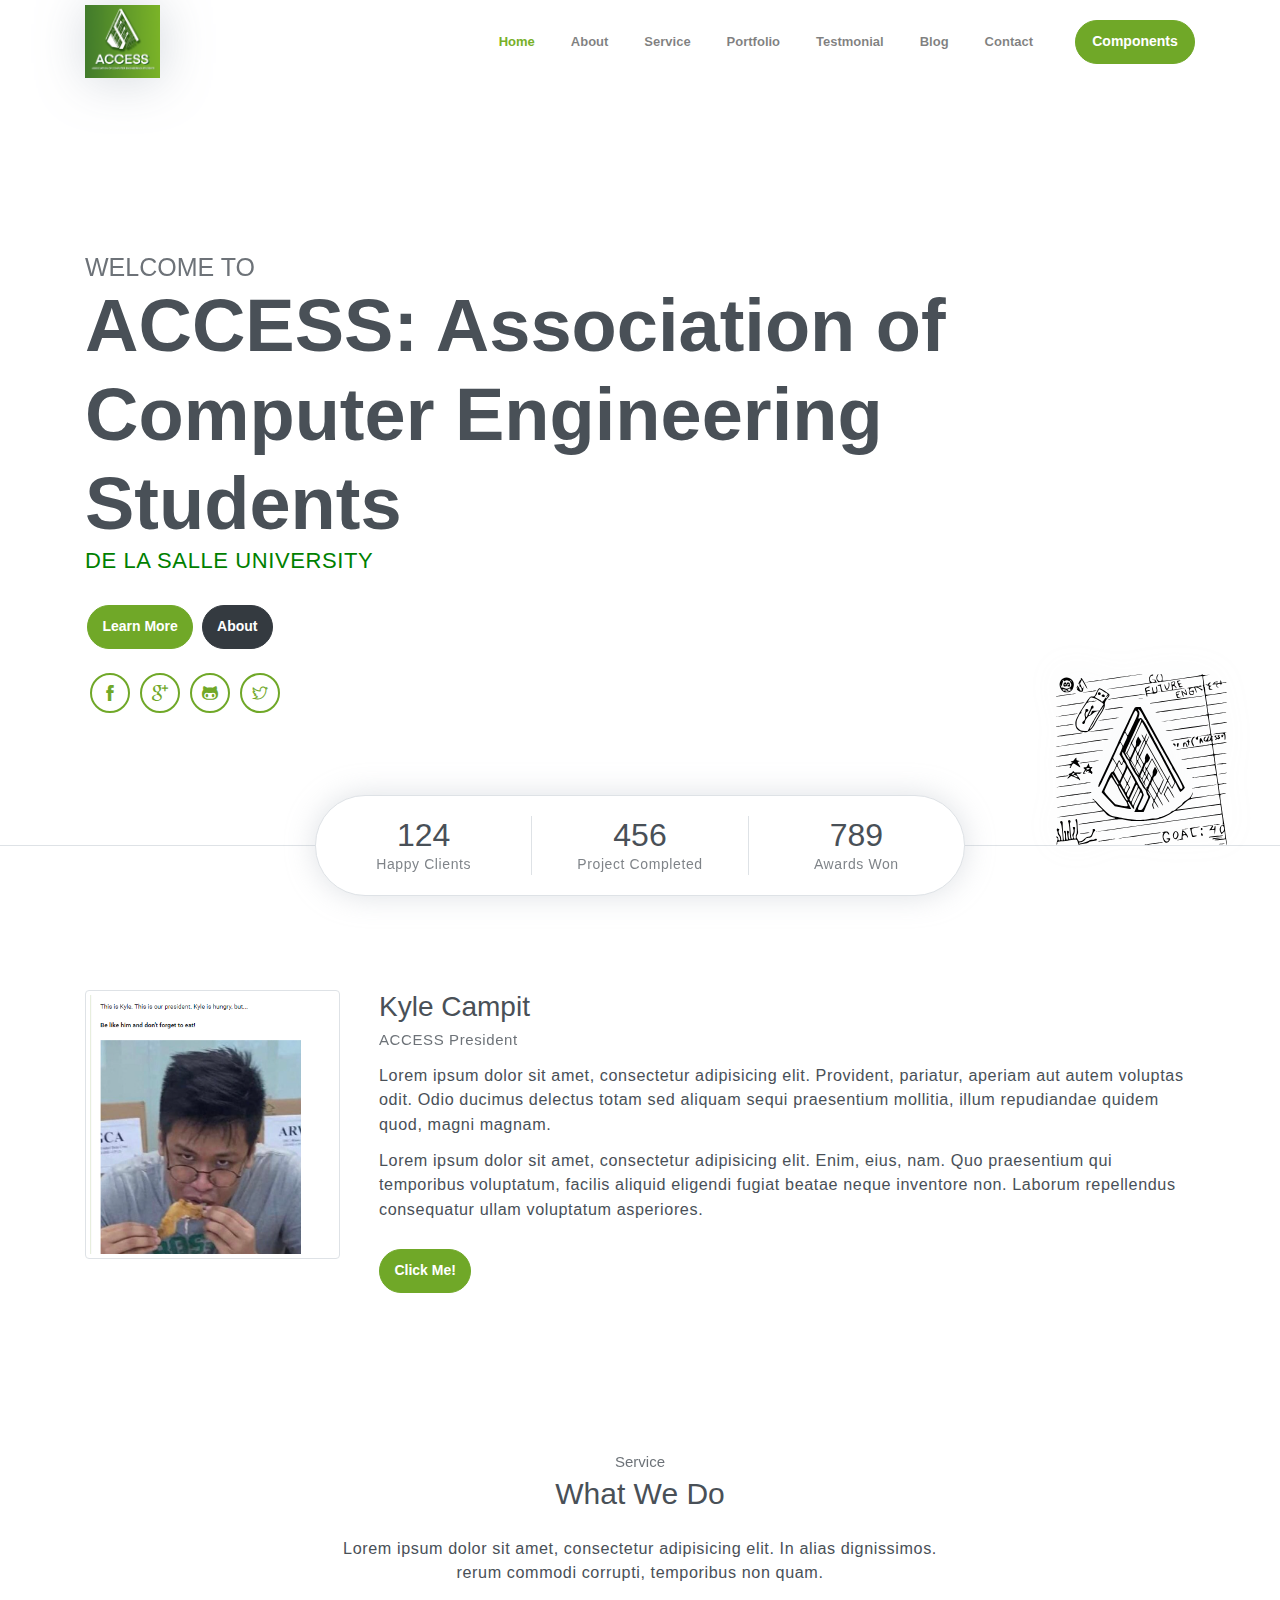
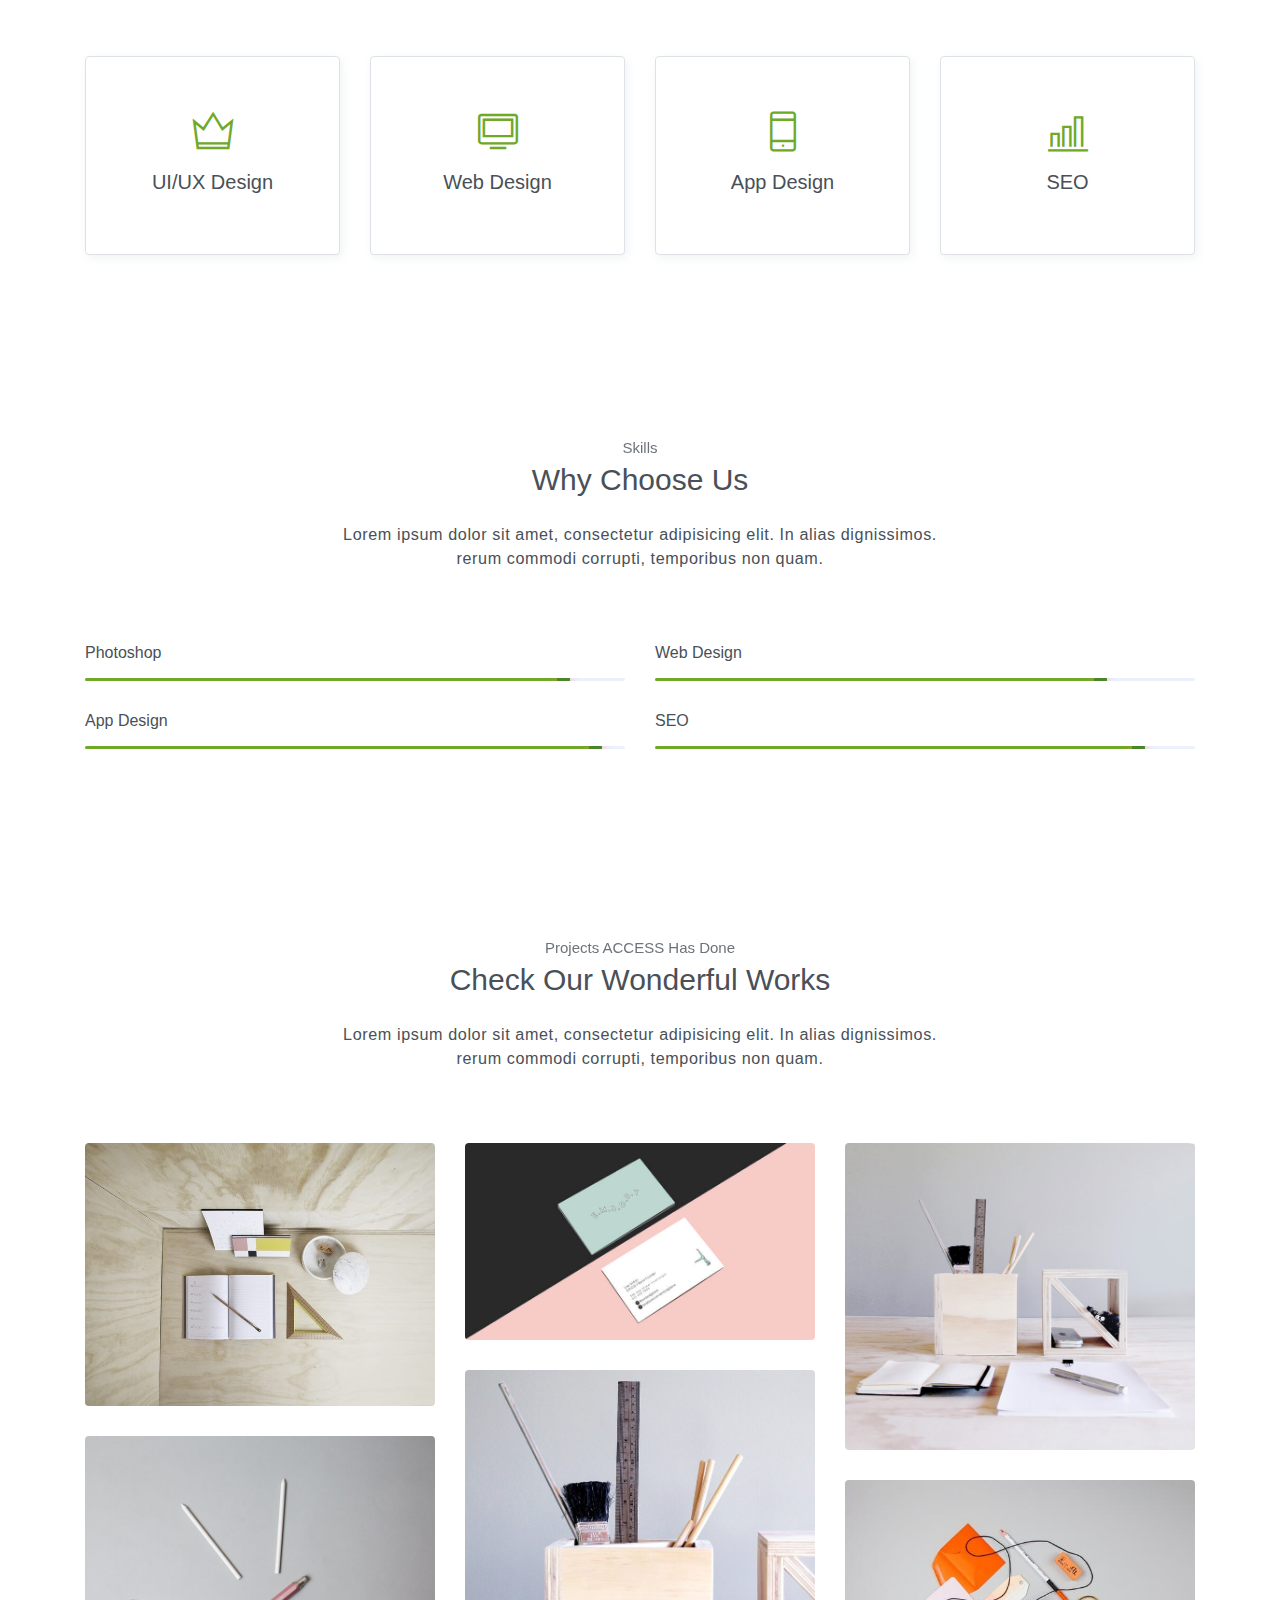
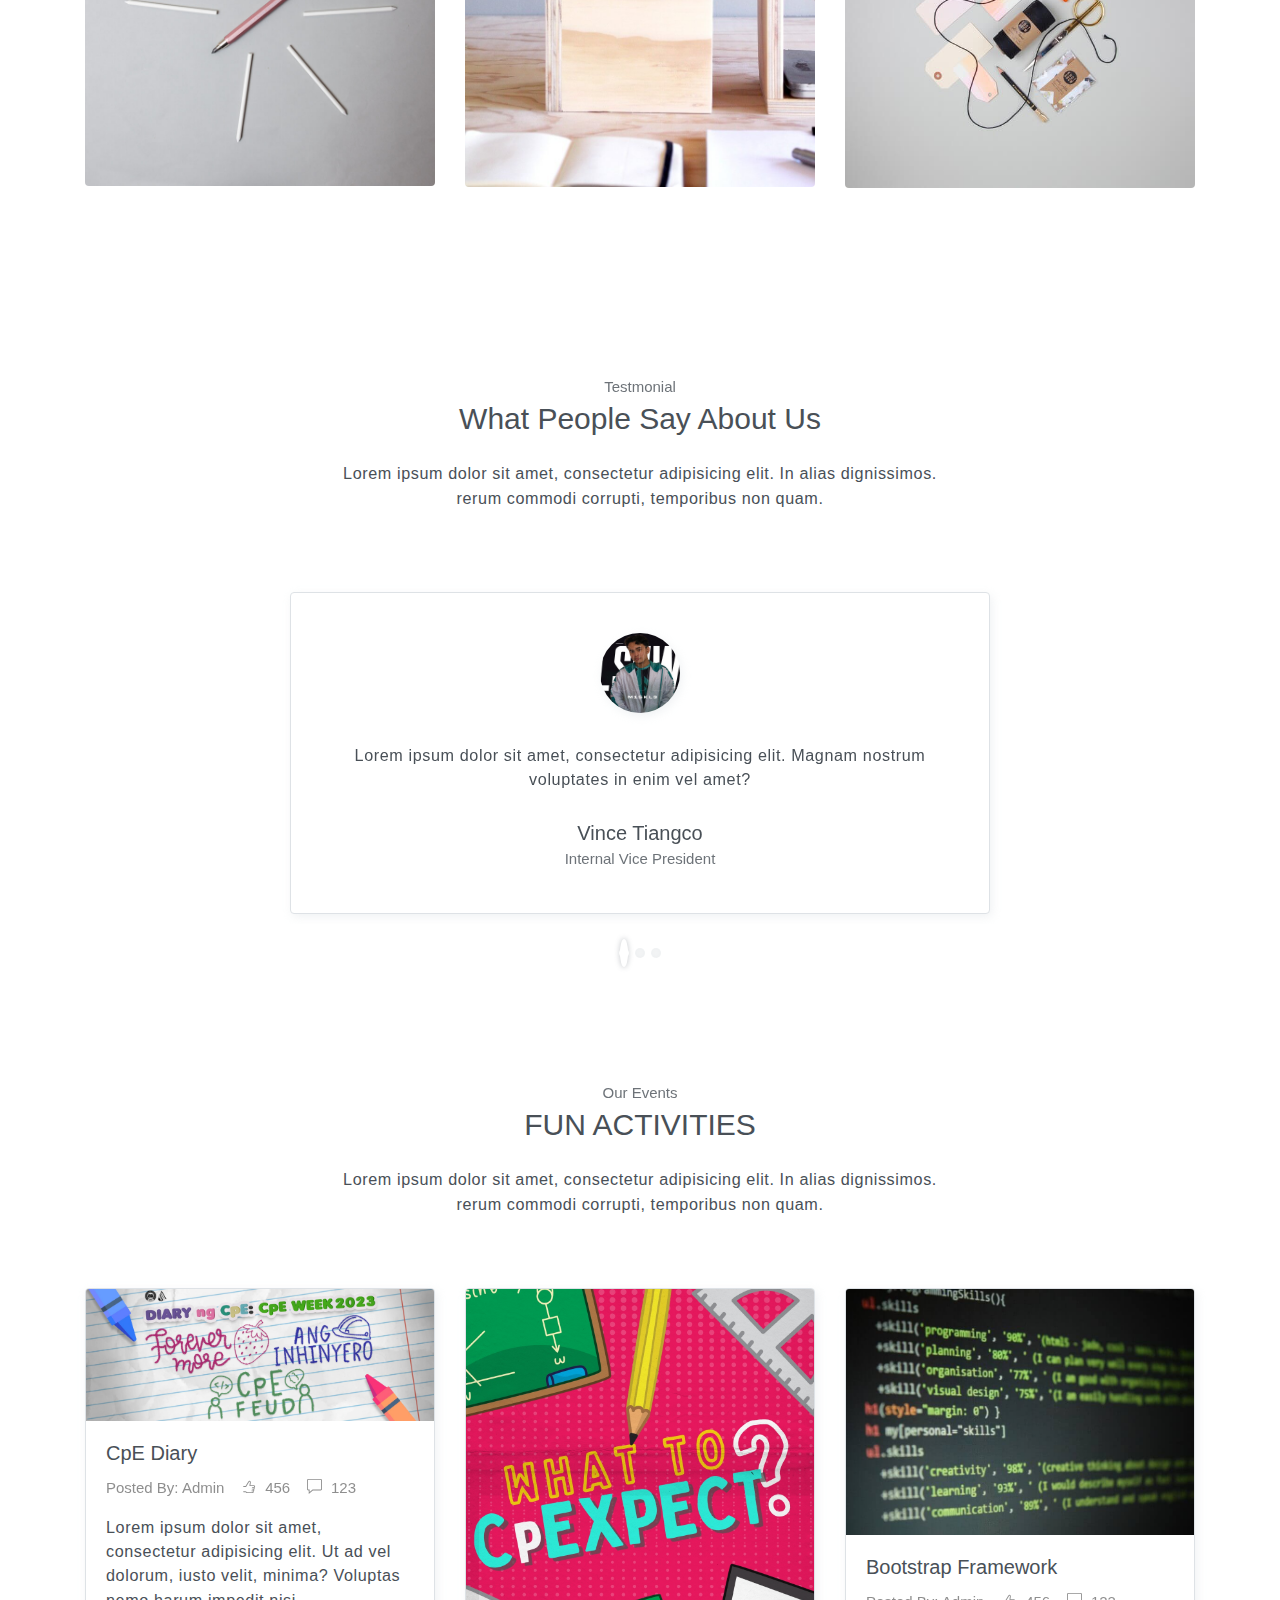
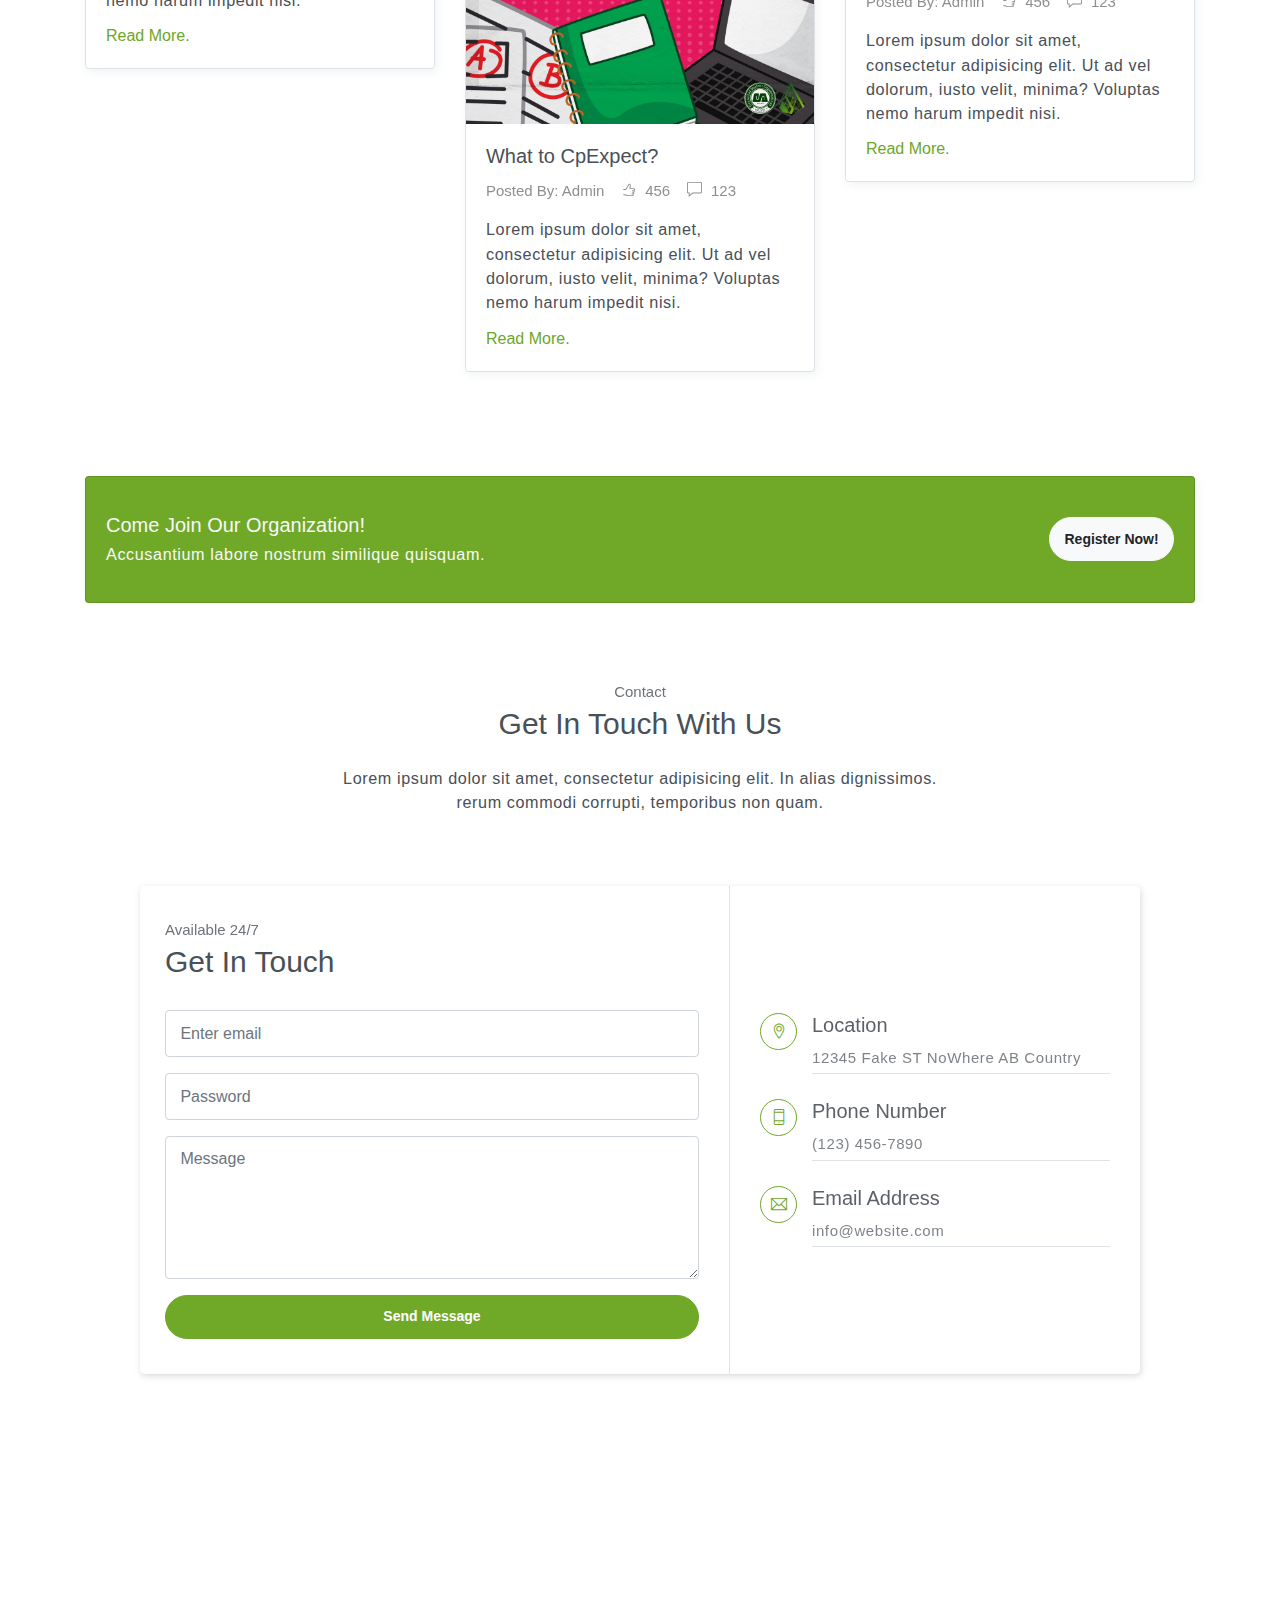
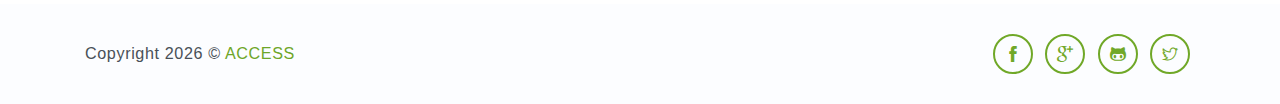
==== commit d4b15372: "Adjusted some labels from homepage Changed 'Check My Wonderful Works' to 'Projects ACCESS Has Done'" ====
--- a/index.html
+++ b/index.html
@@ -199,8 +199,8 @@
     <!-- Portfolio section -->
     <section id="portfolio" class="section">
         <div class="container text-center">
-            <h6 class="subtitle">Portfolio</h6>
-            <h6 class="section-title mb-4">Check My Wonderful Works</h6>
+            <h6 class="subtitle">Projects ACCESS Has Done</h6>
+            <h6 class="section-title mb-4">Check Our Wonderful Works</h6>
             <p class="mb-5 pb-4">Lorem ipsum dolor sit amet, consectetur adipisicing elit. In alias dignissimos. <br> rerum commodi corrupti, temporibus non quam.</p>
 
             <div class="row">
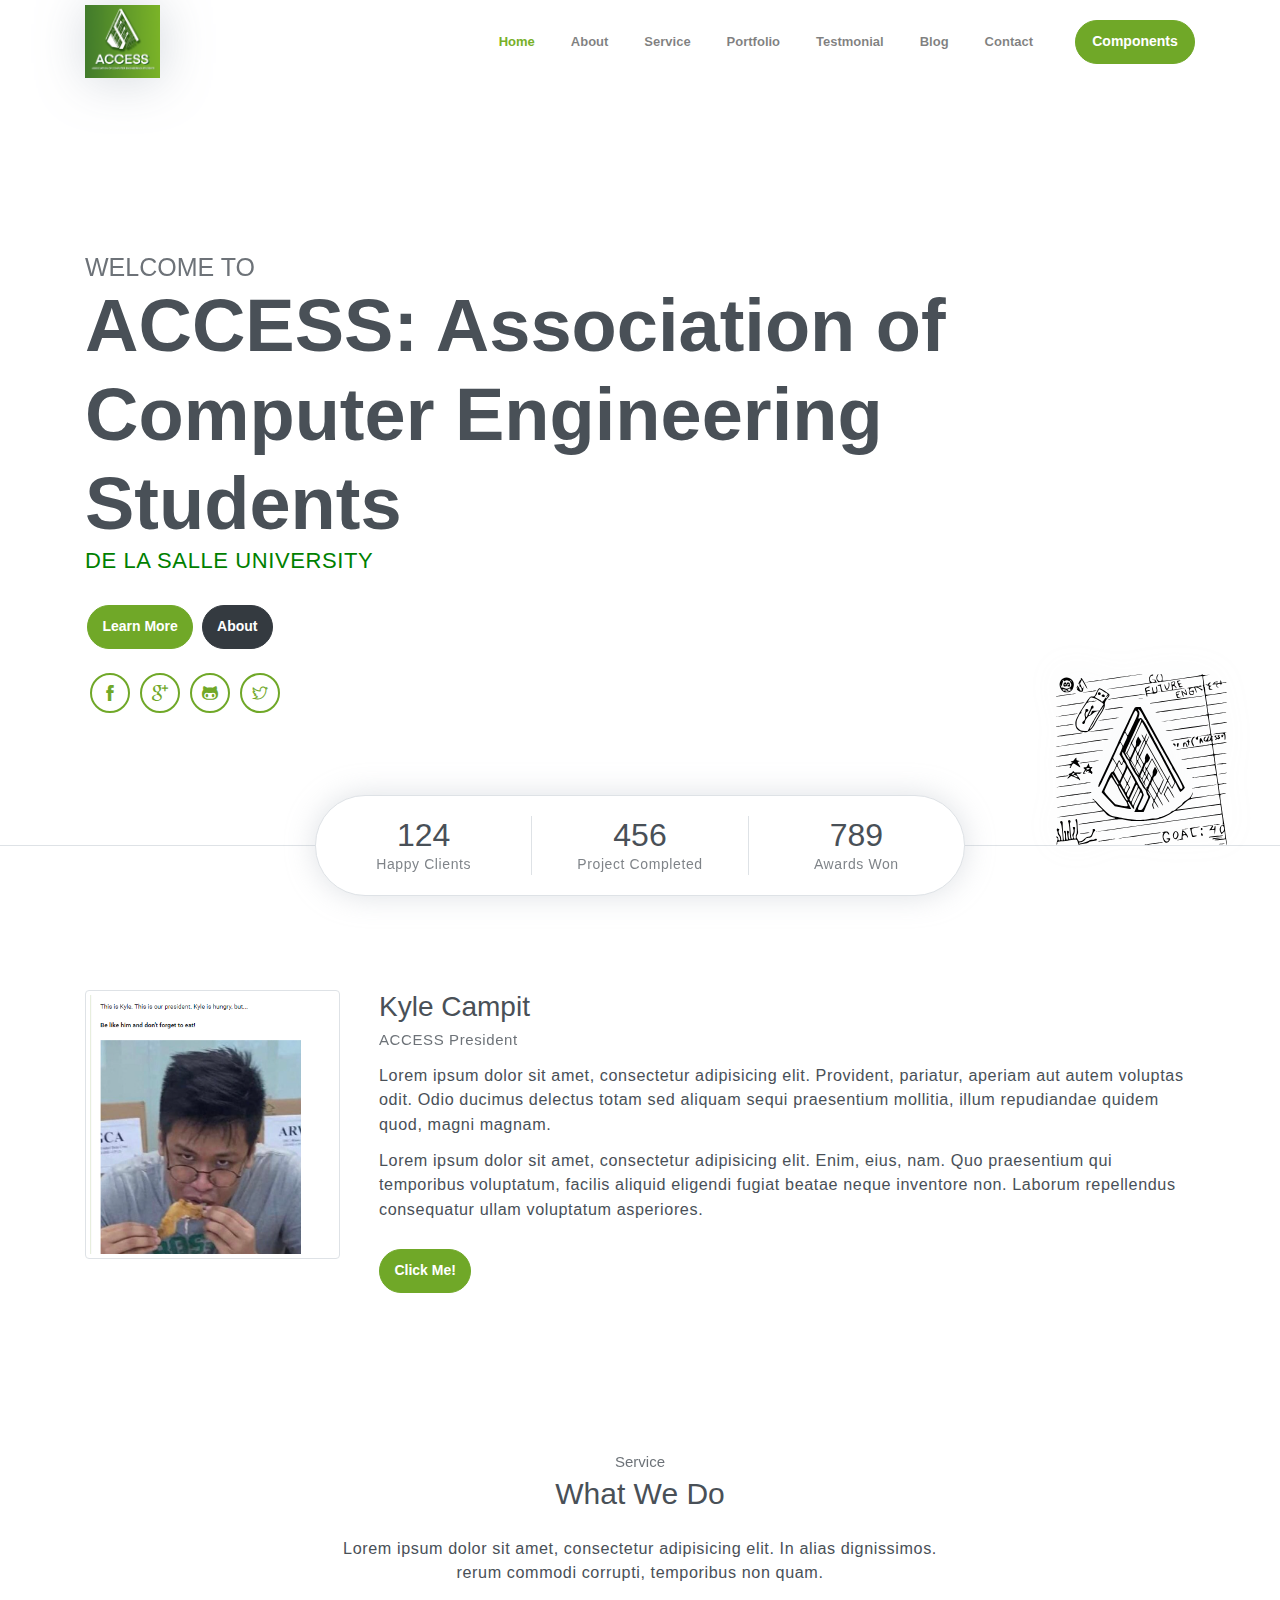
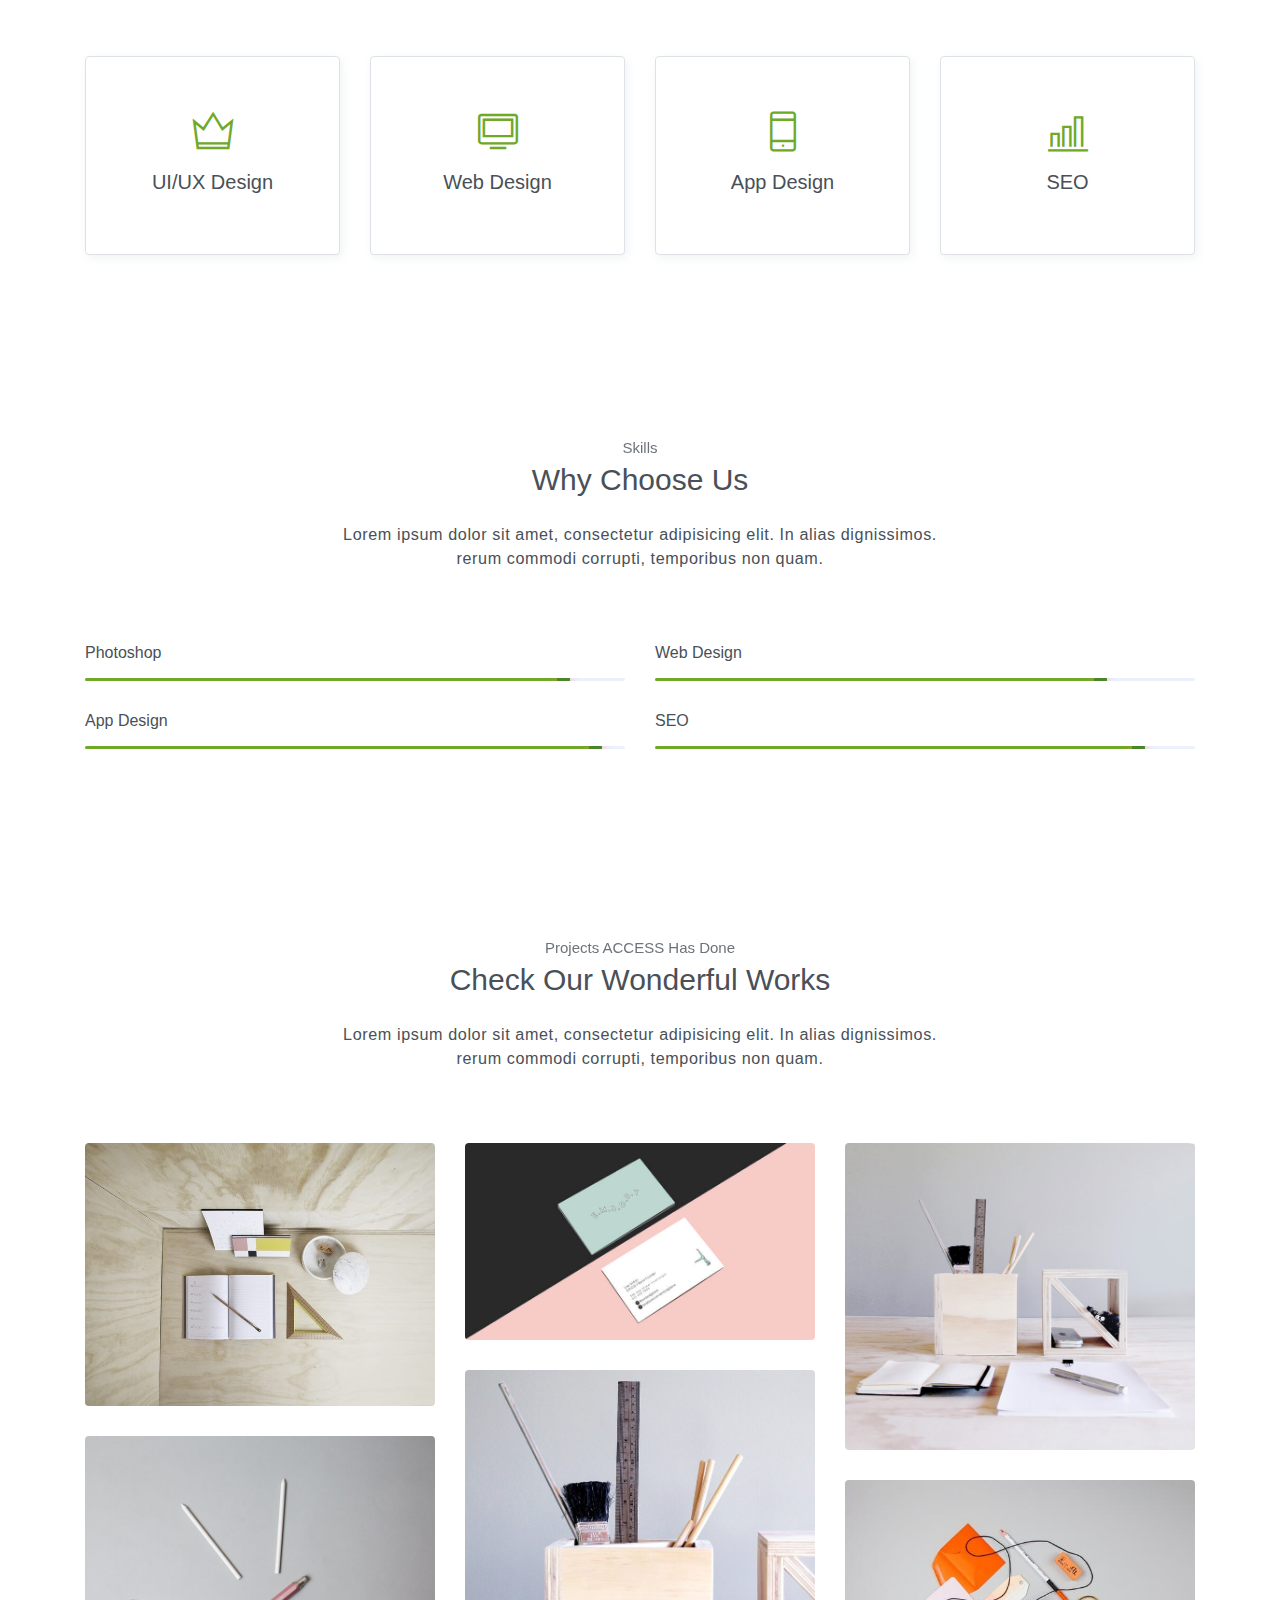
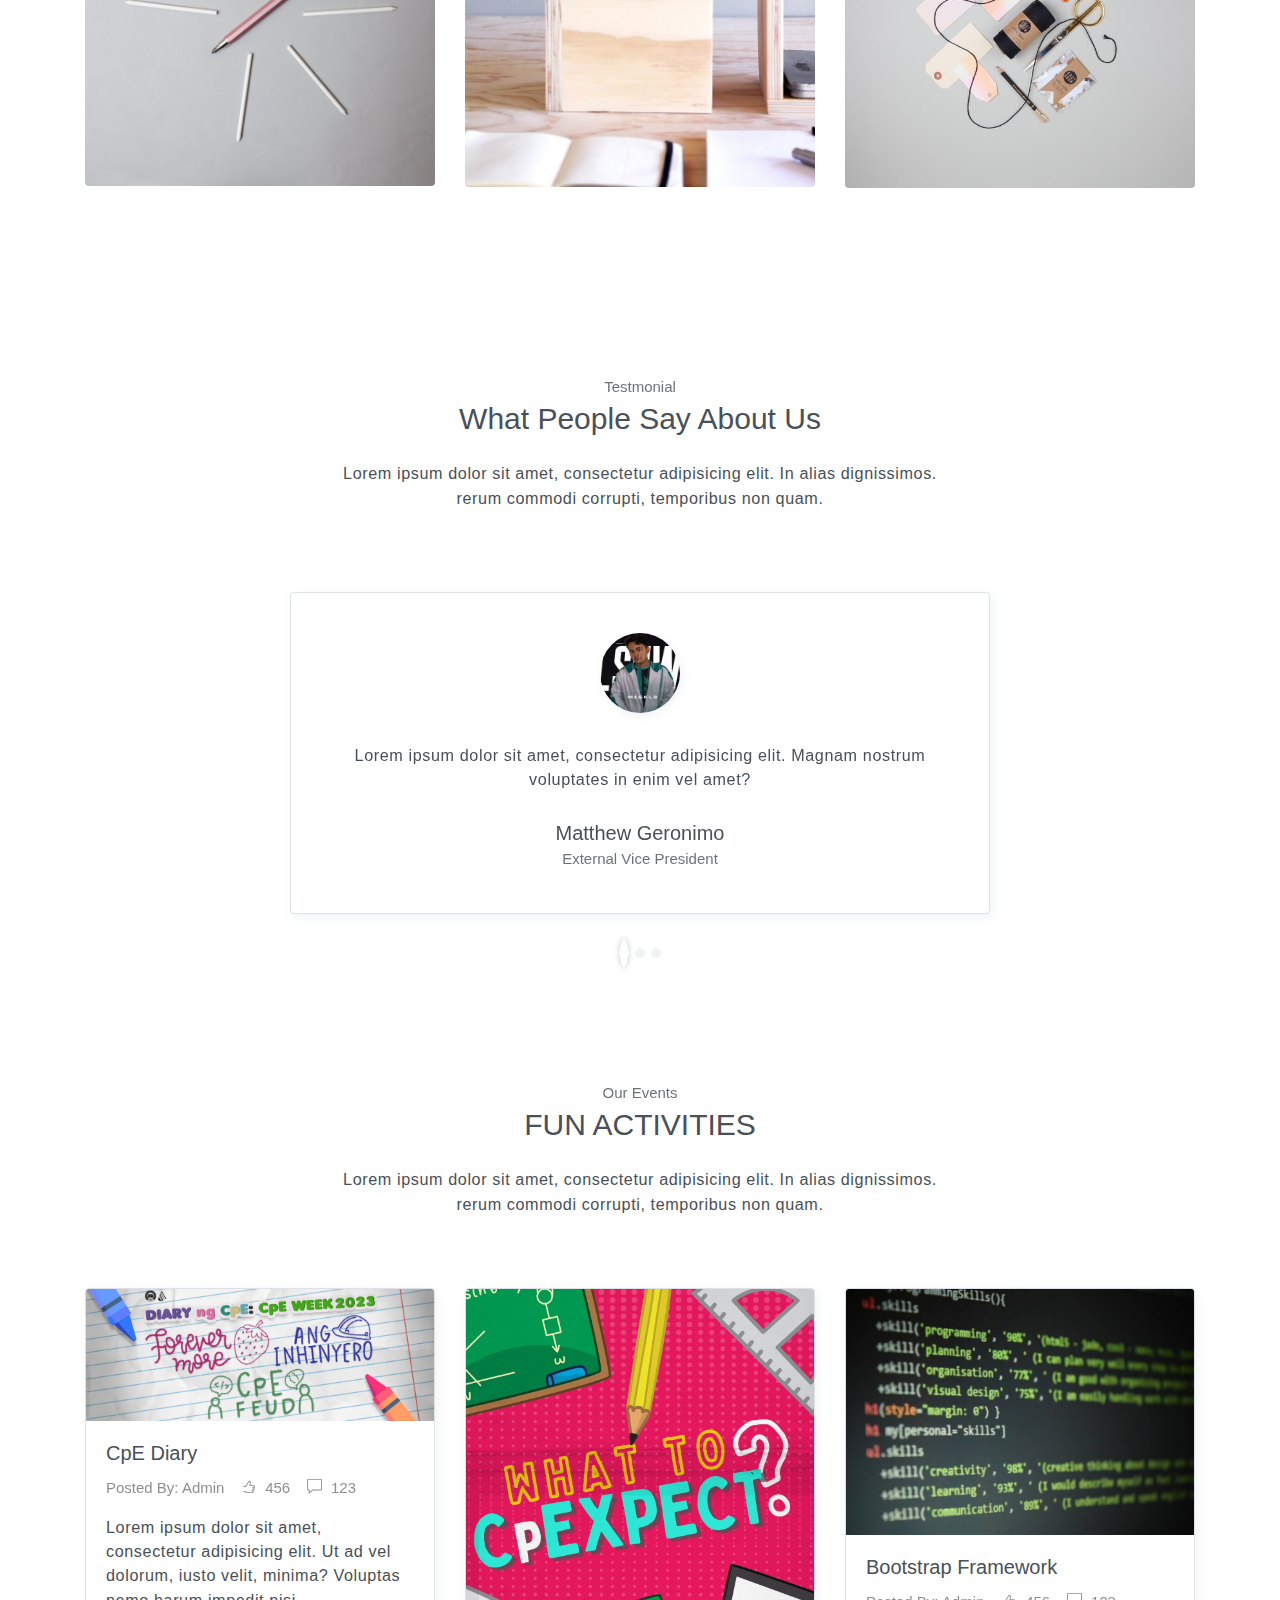
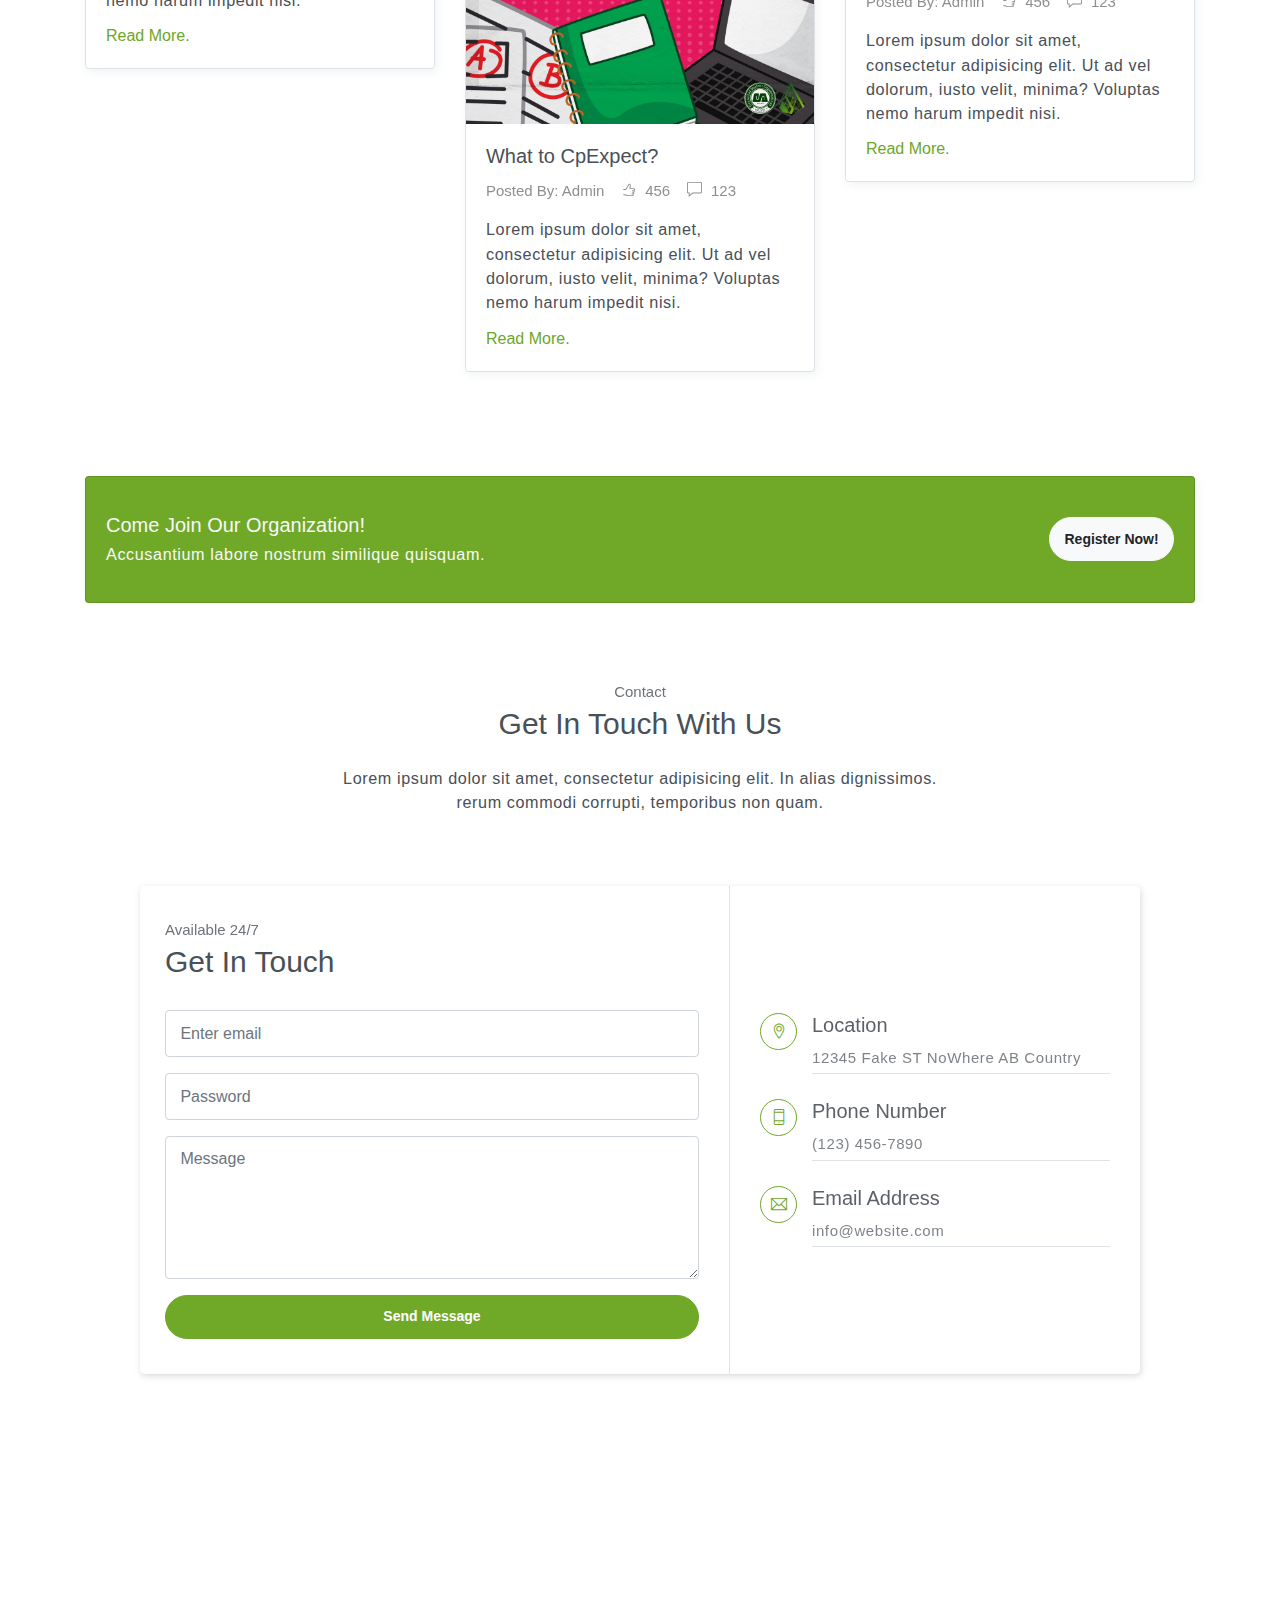
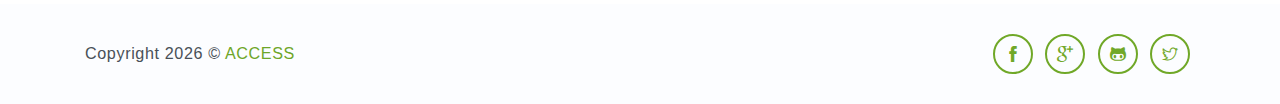
==== commit 668cc7bc: "Readjusted some erroneous label" ====
--- a/index.html
+++ b/index.html
@@ -296,8 +296,8 @@
                             <div class="card-body">
                                 <img src="./assets/imgs/avatar-1.png" alt="">
                                 <p>Lorem ipsum dolor sit amet, consectetur adipisicing elit. Magnam nostrum voluptates in enim vel amet?</p>
-                                <h1 class="title">Vince Tiangco</h1>
-                                <h1 class="subtitle">Internal Vice President</h1>
+                                <h1 class="title">Matthew Geronimo</h1>
+                                <h1 class="subtitle">External Vice President</h1>
                             </div>
                         </div>
                     </div>
@@ -306,8 +306,8 @@
                             <div class="card-body">
                                 <img src="./assets/imgs/avatar-2.png" alt="">
                                 <p>Lorem ipsum dolor sit amet, consectetur adipisicing elit. Magnam nostrum voluptates in enim vel amet?</p>
-                                <h1 class="title">Matthew Geornimo</h1>
-                                <h1 class="subtitle">External Vice President</h1>
+                                <h1 class="title">Vince Tiangco</h1>
+                                <h1 class="subtitle">Internal Vice President</h1>
                             </div>
                         </div>
                     </div>
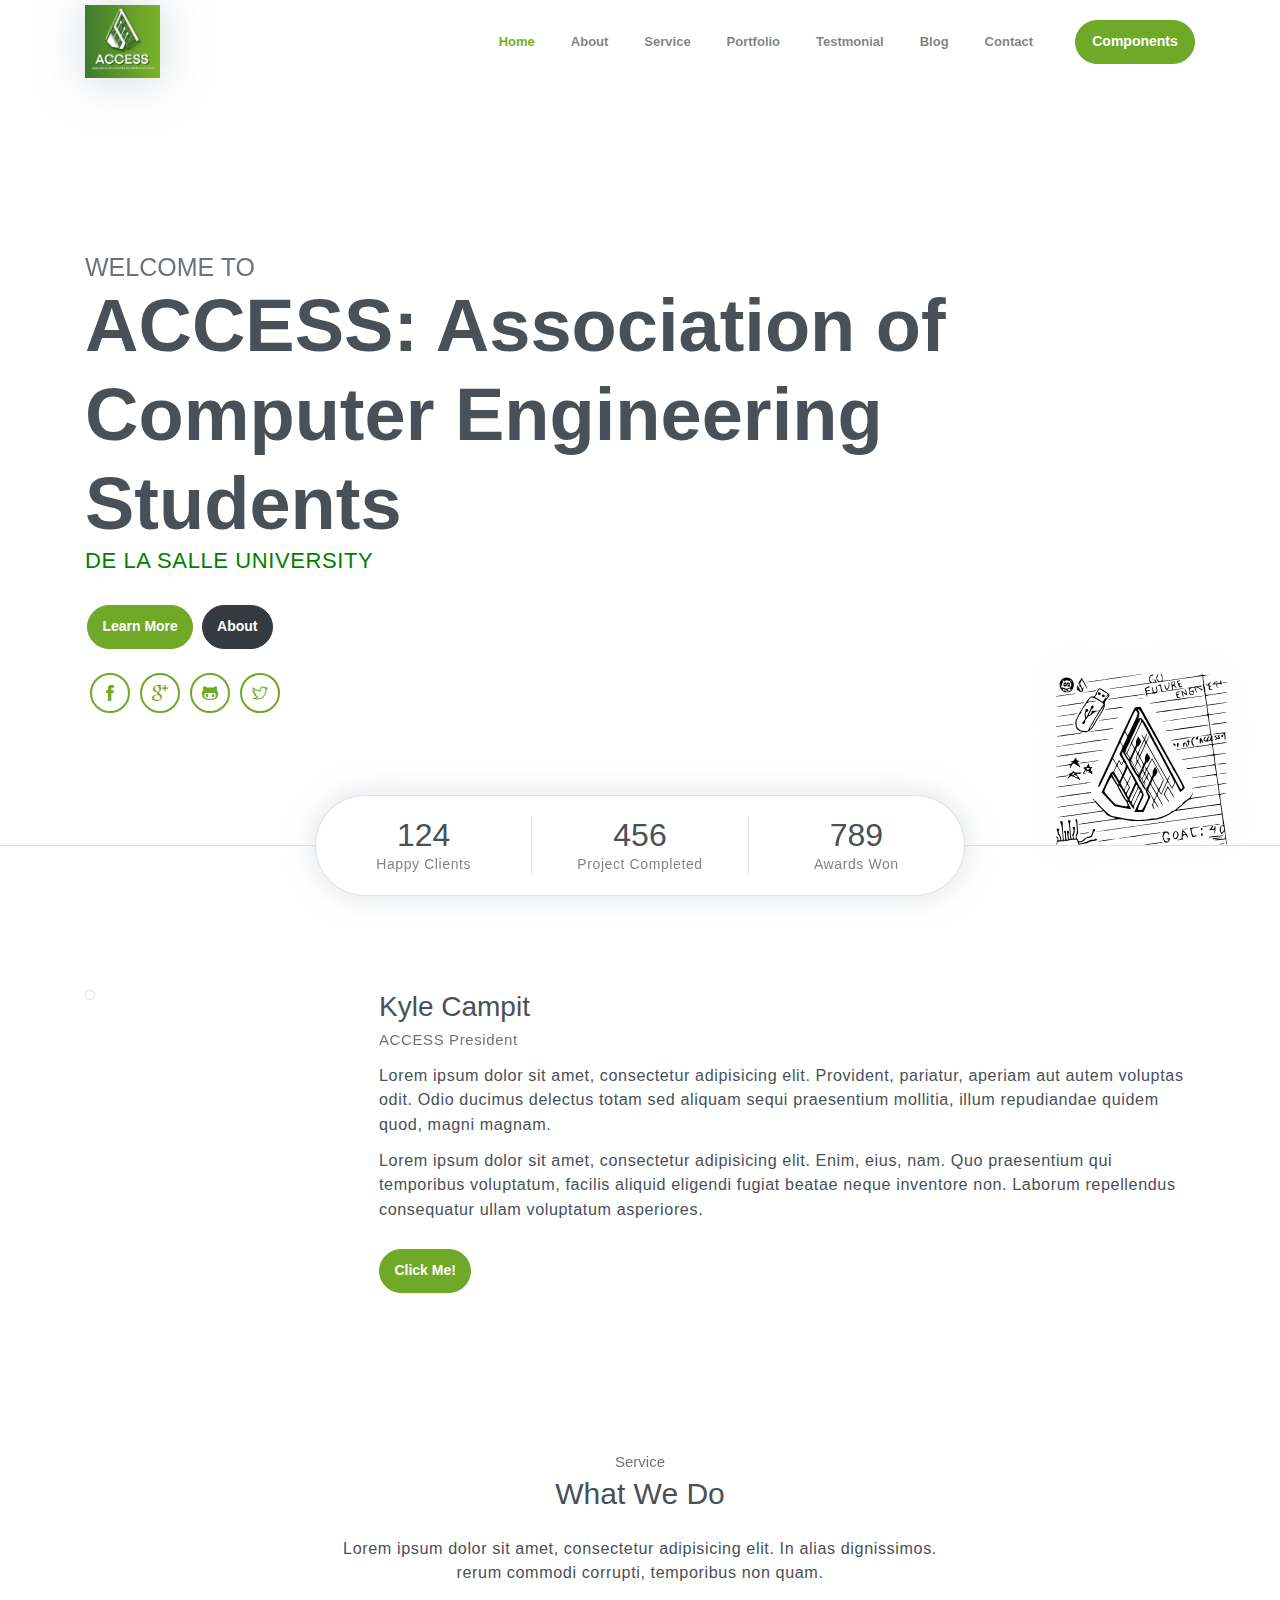
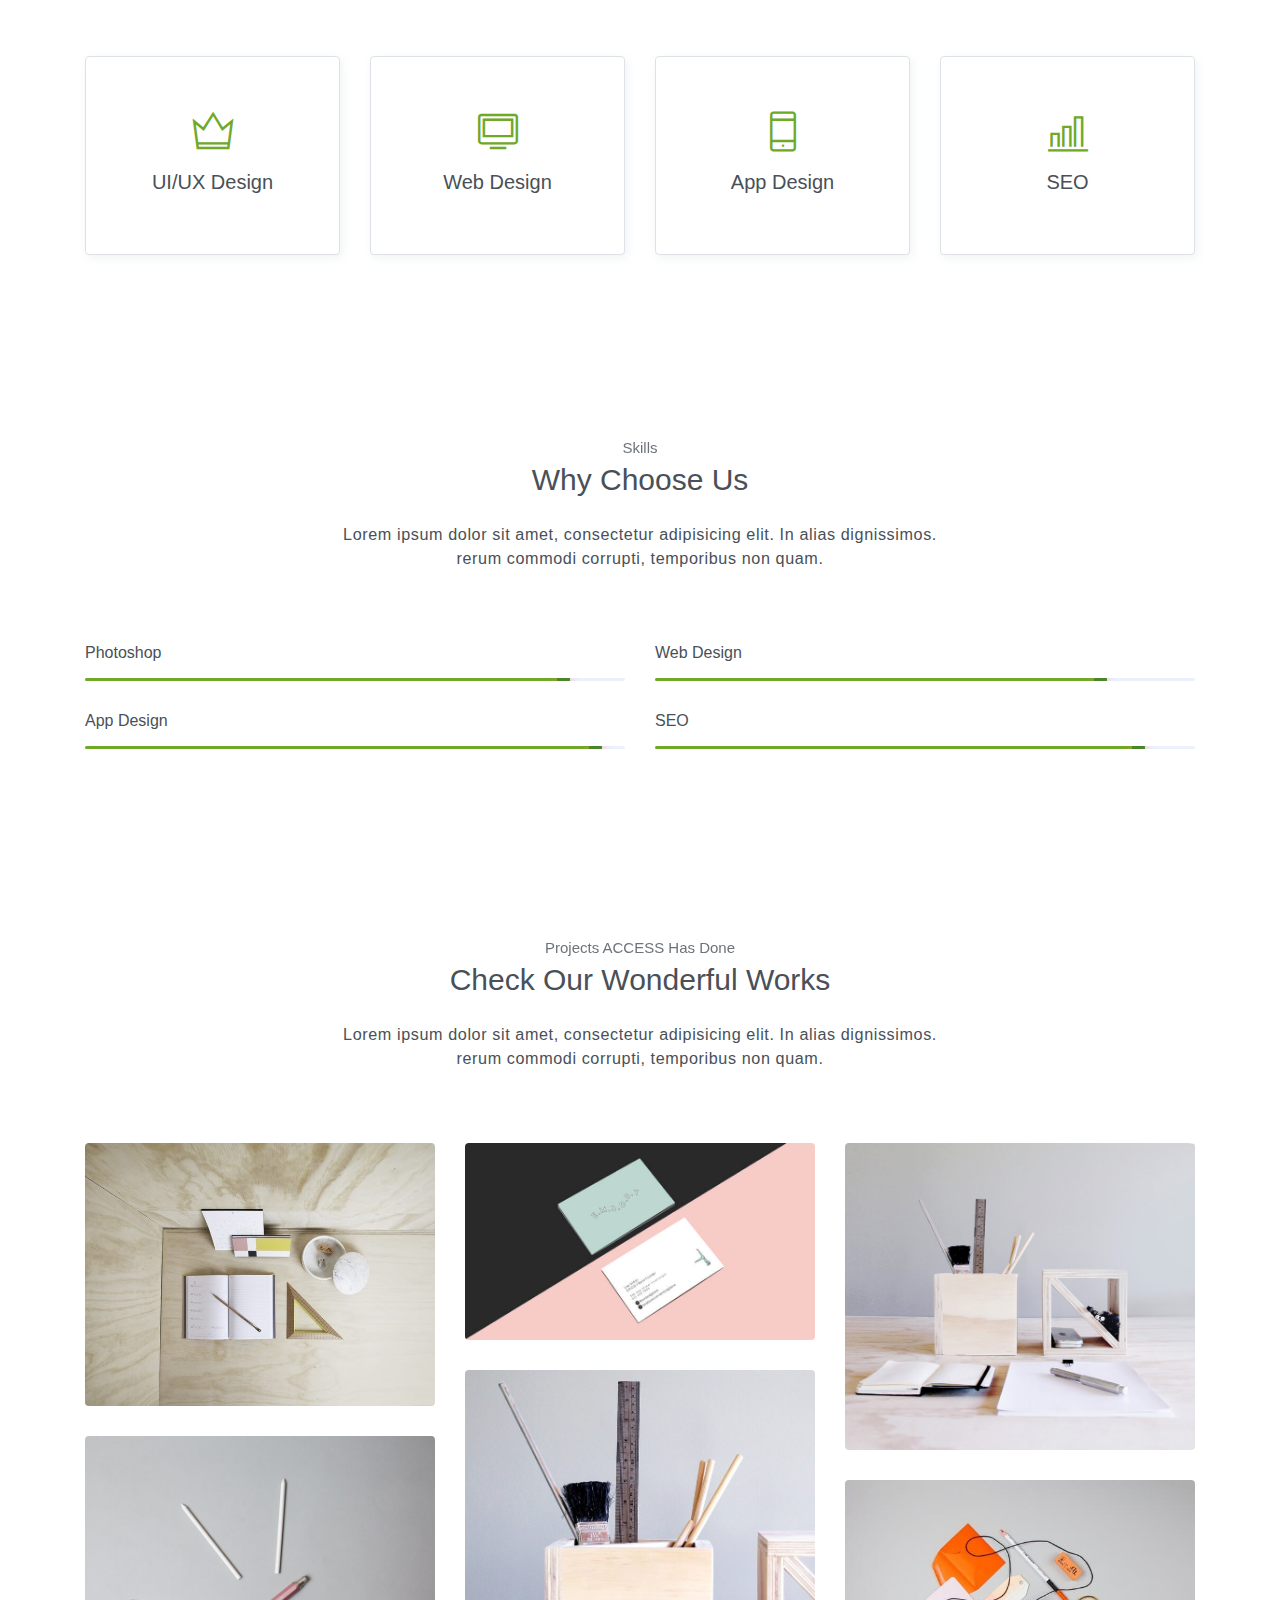
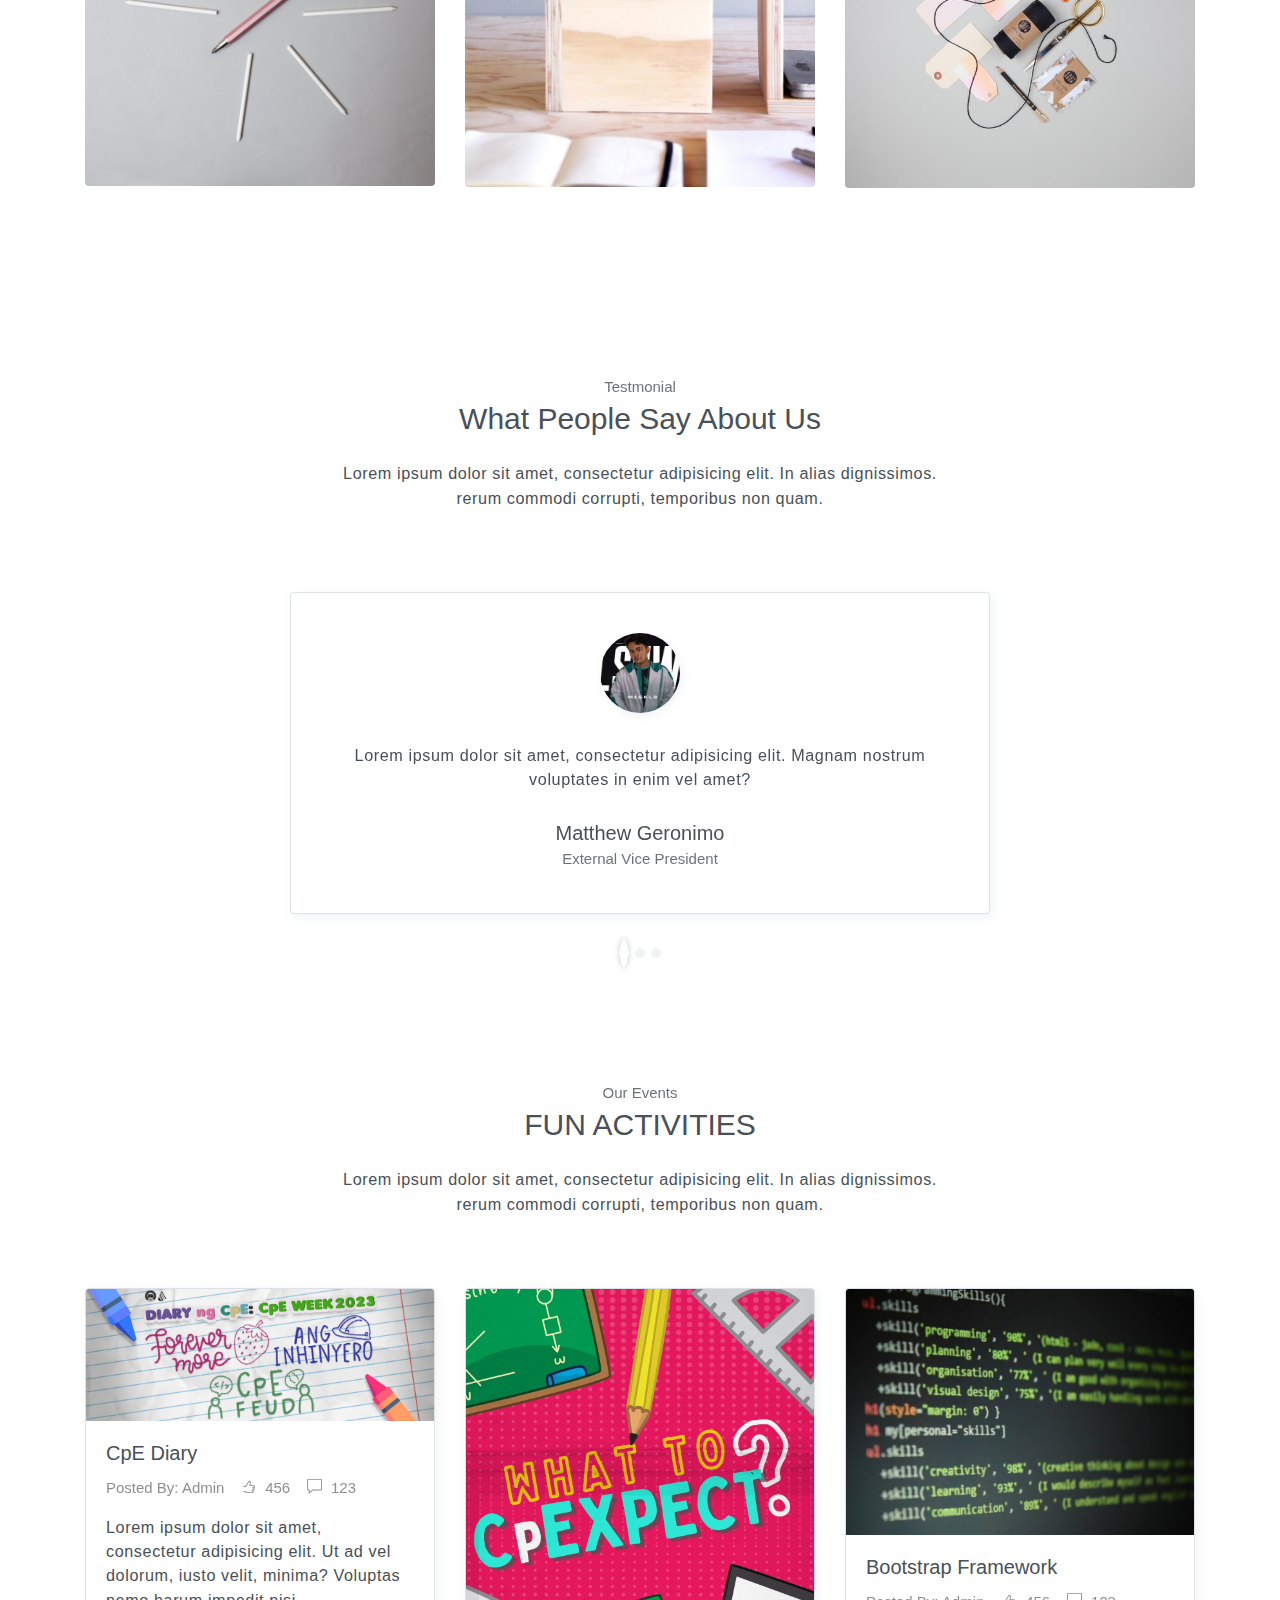
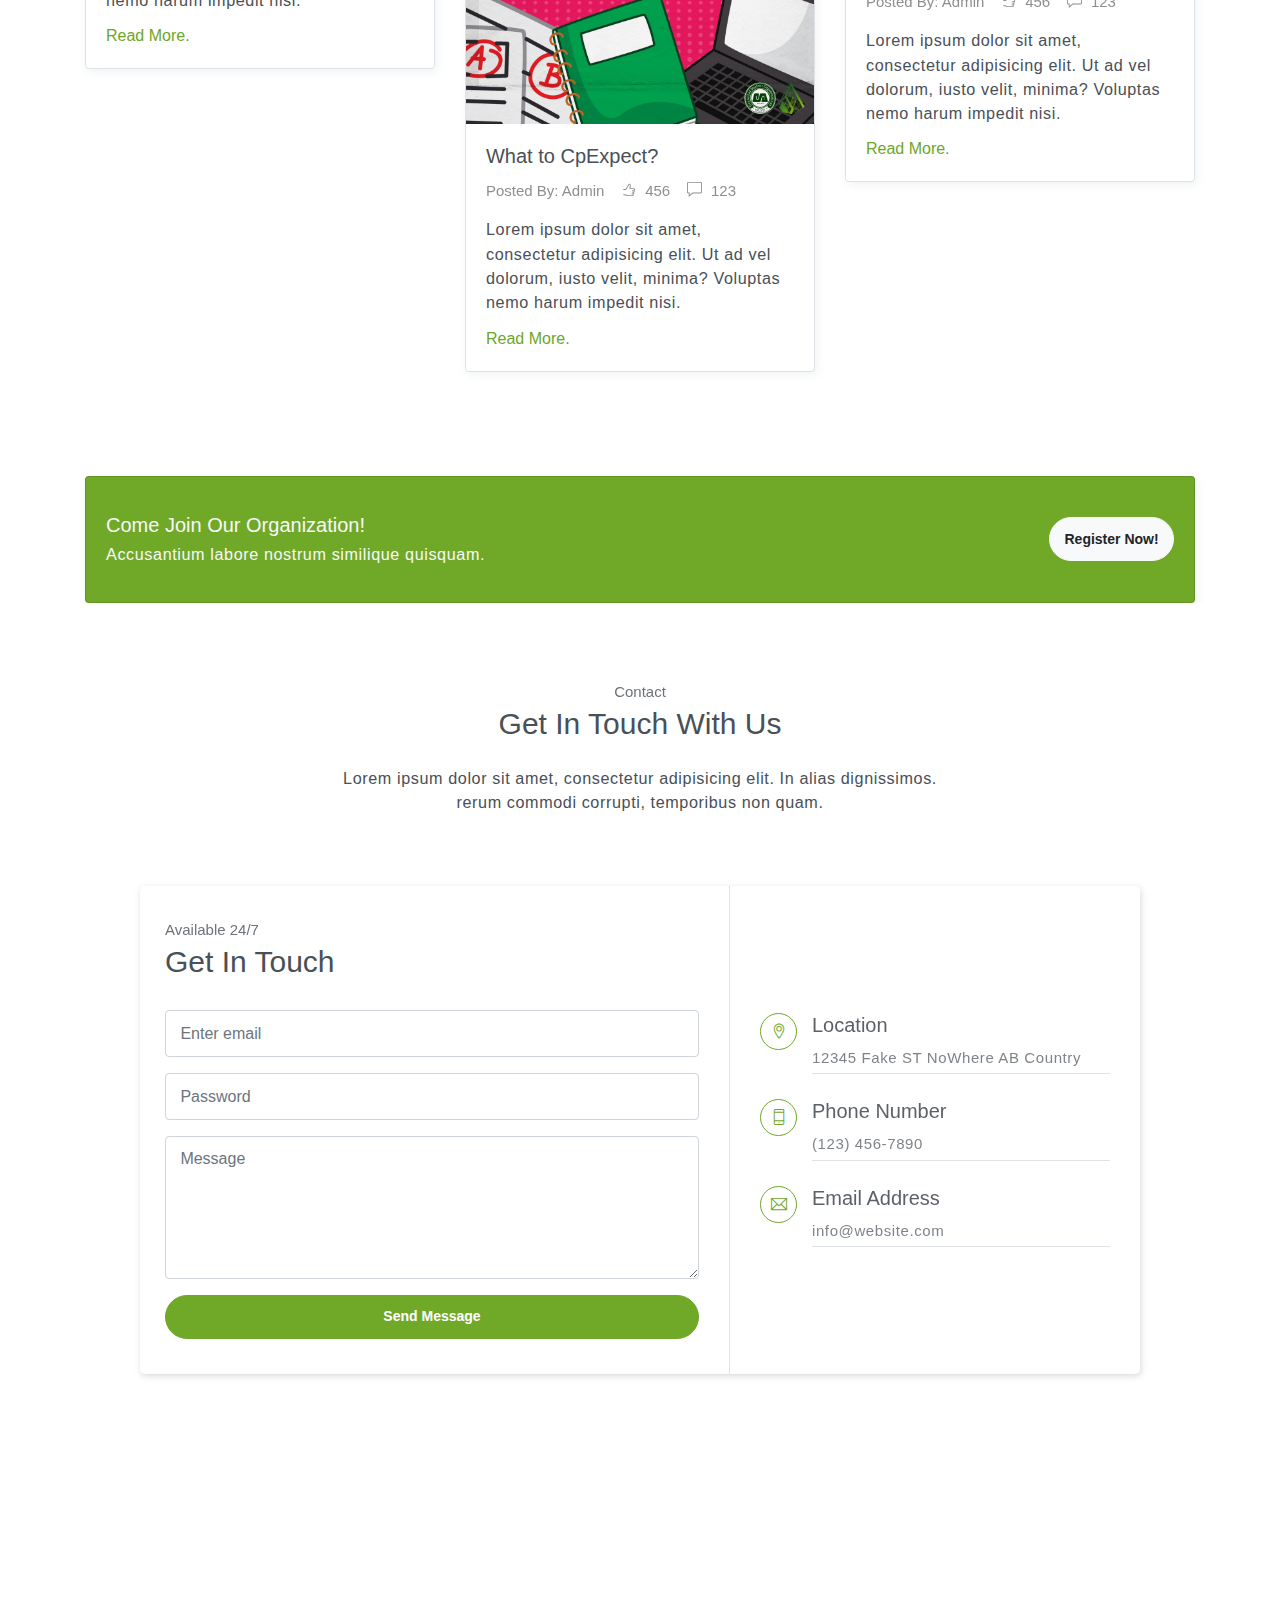
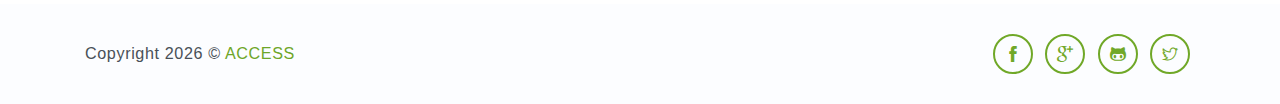
==== commit c1d235cb: "Update index.html" ====
--- a/index.html
+++ b/index.html
@@ -101,7 +101,7 @@
         <div class="container mt-5">
             <div class="row text-center text-md-left">
                 <div class="col-md-3">
-                    <img src="./assets/imgs/avatar.png" alt="" class="img-thumbnail mb-4">
+                    <img src="./assets/imgs/avat.png" alt="" class="img-thumbnail mb-4">
                 </div>
                 <div class="pl-md-4 col-md-9">
                     <h6 class="title">Kyle Campit</h6>
@@ -316,7 +316,7 @@
                             <div class="card-body">
                                 <img src="./assets/imgs/avatar-3.png" alt="">
                                 <p>Lorem ipsum dolor sit amet, consectetur adipisicing elit. Magnam nostrum voluptates in enim vel amet?</p>
-                                <h1 class="title">John Louis Bungay</h1>
+                                <h1 class="title">John Louise Bungay</h1>
                                 <h1 class="subtitle">Head of Academics</h1>
                             </div>
                         </div>
